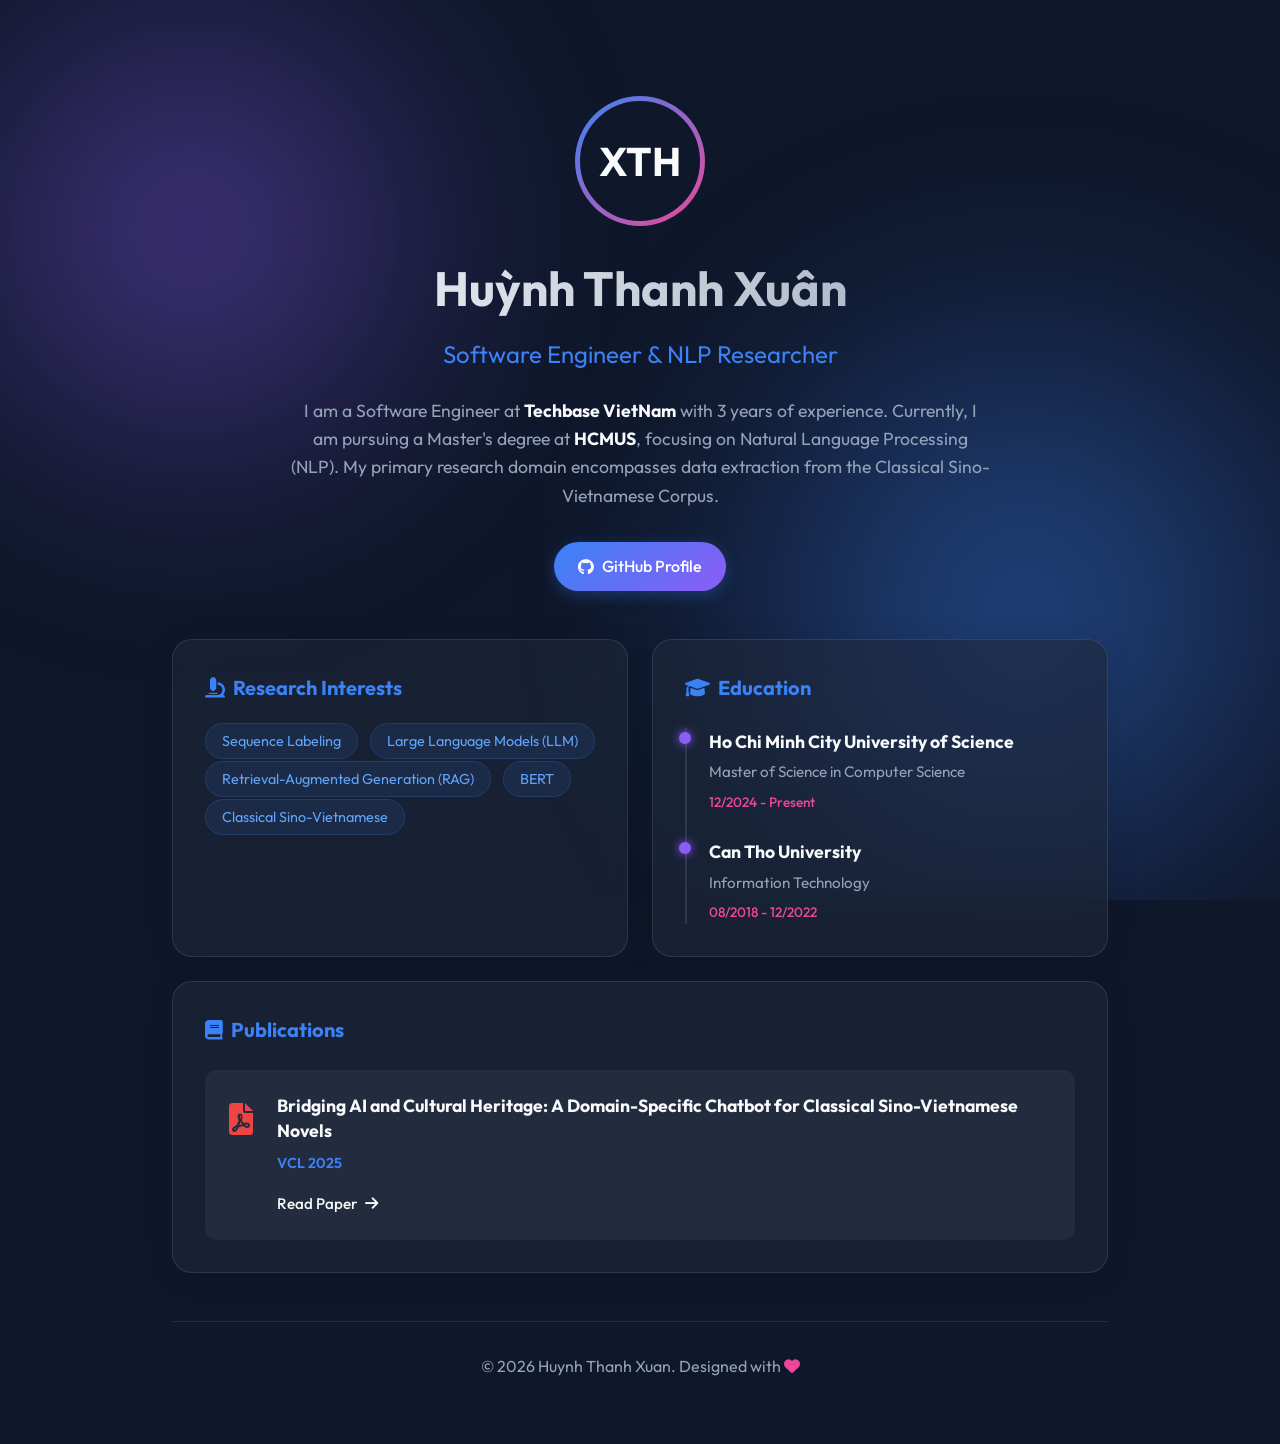
==== index.html @ 0aacb77c "feat: init" ====
<!DOCTYPE html>
<html lang="en">
<head>
    <meta charset="UTF-8">
    <meta name="viewport" content="width=device-width, initial-scale=1.0">
    <title>Xuan Thanh Huynh - Software Engineer & NLP Researcher</title>
    <meta name="description" content="Personal portfolio of Xuan Thanh Huynh, Software Engineer at Techbase VietNam and NLP Researcher at HCMUS.">
    <link rel="stylesheet" href="style.css">
    <link rel="preconnect" href="https://fonts.googleapis.com">
    <link rel="preconnect" href="https://fonts.gstatic.com" crossorigin>
    <link href="https://fonts.googleapis.com/css2?family=Outfit:wght@300;400;500;600;700&display=swap" rel="stylesheet">
    <link href="https://cdnjs.cloudflare.com/ajax/libs/font-awesome/6.0.0/css/all.min.css" rel="stylesheet">
</head>
<body>
    <div class="background-effects">
        <div class="blob-1"></div>
        <div class="blob-2"></div>
    </div>
    
    <main class="container">
        <header class="hero-section" id="hero">
            <div class="profile-container">
                <div class="profile-image-placeholder">
                    <span>XTH</span>
                </div>
            </div>
            <h1 class="name">Huỳnh Thanh Xuân</h1>
            <h2 class="title">Software Engineer & NLP Researcher</h2>
            <p class="bio">
                I am a Software Engineer at <strong>Techbase VietNam</strong> with 3 years of experience. 
                Currently, I am pursuing a Master's degree at <strong>HCMUS</strong>, focusing on Natural Language Processing (NLP). 
                My primary research domain encompasses data extraction from the Classical Sino-Vietnamese Corpus.
            </p>
            <div class="contact-links">
                <a href="https://github.com/thanhxuan217" target="_blank" class="btn primary"><i class="fab fa-github"></i> GitHub Profile</a>
            </div>
        </header>

        <section class="info-section grid-layout" id="details">
            <div class="card glassmorphism" id="research">
                <h3><i class="fas fa-microscope"></i> Research Interests</h3>
                <ul class="tag-list">
                    <li><span class="tag">Sequence Labeling</span></li>
                    <li><span class="tag">Large Language Models (LLM)</span></li>
                    <li><span class="tag">Retrieval-Augmented Generation (RAG)</span></li>
                    <li><span class="tag">BERT</span></li>
                    <li><span class="tag">Classical Sino-Vietnamese</span></li>
                </ul>
            </div>

            <div class="card glassmorphism" id="education">
                <h3><i class="fas fa-graduation-cap"></i> Education</h3>
                <div class="timeline">
                    <div class="timeline-item">
                        <div class="timeline-dot"></div>
                        <div class="timeline-content">
                            <h4>Ho Chi Minh City University of Science</h4>
                            <p class="degree">Master of Science in Computer Science</p>
                            <span class="date">12/2024 - Present</span>
                        </div>
                    </div>
                    <div class="timeline-item">
                        <div class="timeline-dot"></div>
                        <div class="timeline-content">
                            <h4>Can Tho University</h4>
                            <p class="degree">Information Technology</p>
                            <span class="date">08/2018 - 12/2022</span>
                        </div>
                    </div>
                </div>
            </div>

            <div class="card glassmorphism full-width" id="publications">
                <h3><i class="fas fa-book"></i> Publications</h3>
                <div class="publication-item">
                    <div class="pub-icon">
                        <i class="fas fa-file-pdf"></i>
                    </div>
                    <div class="pub-details">
                        <h4>Bridging AI and Cultural Heritage: A Domain-Specific Chatbot for Classical Sino-Vietnamese Novels</h4>
                        <p class="conference">VCL 2025</p>
                        <a href="https://vcl.huflit.edu.vn/event/3/attachments/11/26/Ky%20yeu%20HT%20VCL2025.pdf" target="_blank" class="pub-link">
                            Read Paper <i class="fas fa-arrow-right"></i>
                        </a>
                    </div>
                </div>
            </div>
        </section>
        
        <footer>
            <p>&copy; 2026 Huynh Thanh Xuan. Designed with <i class="fas fa-heart"></i></p>
        </footer>
    </main>
</body>
</html>
---- style.css ----
:root {
    --bg-color: #0f172a;
    --text-primary: #f8fafc;
    --text-secondary: #94a3b8;
    --accent-1: #3b82f6;
    --accent-2: #8b5cf6;
    --accent-3: #ec4899;
    --card-bg: rgba(30, 41, 59, 0.6);
    --border-color: rgba(255, 255, 255, 0.1);
    --hover-bg: rgba(255, 255, 255, 0.05);
}

* {
    margin: 0;
    padding: 0;
    box-sizing: border-box;
    font-family: 'Outfit', sans-serif;
}

body {
    background-color: var(--bg-color);
    color: var(--text-primary);
    line-height: 1.6;
    min-height: 100vh;
    overflow-x: hidden;
    position: relative;
}

/* Background Effects */
.background-effects {
    position: fixed;
    top: 0;
    left: 0;
    width: 100vw;
    height: 100vh;
    z-index: -1;
    overflow: hidden;
}

.blob-1, .blob-2 {
    position: absolute;
    border-radius: 50%;
    filter: blur(100px);
    opacity: 0.5;
    animation: float 20s infinite ease-in-out;
}

.blob-1 {
    top: -10%;
    left: -10%;
    width: 50vw;
    height: 50vw;
    background: radial-gradient(circle, var(--accent-2), transparent 70%);
}

.blob-2 {
    bottom: -10%;
    right: -10%;
    width: 60vw;
    height: 60vw;
    background: radial-gradient(circle, var(--accent-1), transparent 70%);
    animation-delay: -5s;
    animation-direction: reverse;
}

@keyframes float {
    0%, 100% { transform: translate(0, 0) scale(1); }
    33% { transform: translate(5%, 10%) scale(1.1); }
    66% { transform: translate(-5%, 5%) scale(0.9); }
}

.container {
    max-width: 1000px;
    margin: 0 auto;
    padding: 2rem;
}

/* Hero Section */
.hero-section {
    text-align: center;
    padding: 4rem 0 3rem;
    animation: fadeIn 1s ease-out forwards;
}

@keyframes fadeIn {
    from { opacity: 0; transform: translateY(20px); }
    to { opacity: 1; transform: translateY(0); }
}

.profile-container {
    display: inline-block;
    padding: 5px;
    border-radius: 50%;
    background: linear-gradient(135deg, var(--accent-1), var(--accent-3));
    margin-bottom: 1.5rem;
}

.profile-image-placeholder {
    width: 120px;
    height: 120px;
    background-color: var(--bg-color);
    border-radius: 50%;
    display: flex;
    align-items: center;
    justify-content: center;
    font-size: 2.5rem;
    font-weight: 700;
    color: var(--text-primary);
    border: 4px solid var(--bg-color);
}

.name {
    font-size: 3rem;
    font-weight: 700;
    margin-bottom: 0.5rem;
    background: linear-gradient(to right, #fff, var(--text-secondary));
    -webkit-background-clip: text;
    -webkit-text-fill-color: transparent;
}

.title {
    font-size: 1.5rem;
    font-weight: 400;
    color: var(--accent-1);
    margin-bottom: 1.5rem;
}

.bio {
    max-width: 700px;
    margin: 0 auto 2rem;
    color: var(--text-secondary);
    font-size: 1.1rem;
}

.bio strong {
    color: var(--text-primary);
}

/* Buttons */
.contact-links {
    display: flex;
    gap: 1rem;
    justify-content: center;
}

.btn {
    display: inline-flex;
    align-items: center;
    gap: 0.5rem;
    padding: 0.75rem 1.5rem;
    border-radius: 50px;
    font-weight: 500;
    text-decoration: none;
    transition: all 0.3s ease;
}

.btn.primary {
    background: linear-gradient(135deg, var(--accent-1), var(--accent-2));
    color: white;
    box-shadow: 0 4px 15px rgba(59, 130, 246, 0.3);
}

.btn.primary:hover {
    transform: translateY(-2px);
    box-shadow: 0 6px 20px rgba(59, 130, 246, 0.5);
}

.btn.secondary {
    background: rgba(255, 255, 255, 0.1);
    color: var(--text-primary);
    backdrop-filter: blur(10px);
    border: 1px solid var(--border-color);
}

.btn.secondary:hover {
    background: rgba(255, 255, 255, 0.2);
    transform: translateY(-2px);
}

/* Grid Layout */
.grid-layout {
    display: grid;
    grid-template-columns: repeat(2, 1fr);
    gap: 1.5rem;
    margin-bottom: 3rem;
}

.card.full-width {
    grid-column: 1 / -1;
}

/* Glassmorphism Cards */
.glassmorphism {
    background: var(--card-bg);
    backdrop-filter: blur(16px);
    -webkit-backdrop-filter: blur(16px);
    border: 1px solid var(--border-color);
    border-radius: 20px;
    padding: 2rem;
    box-shadow: 0 4px 30px rgba(0, 0, 0, 0.1);
    transition: transform 0.3s ease, border-color 0.3s ease;
    animation: fadeIn 1s ease-out forwards;
    animation-delay: 0.2s;
    opacity: 0;
}

.glassmorphism:hover {
    transform: translateY(-5px);
    border-color: rgba(255, 255, 255, 0.2);
}

.card h3 {
    font-size: 1.25rem;
    margin-bottom: 1.5rem;
    display: flex;
    align-items: center;
    gap: 0.5rem;
    color: var(--accent-1);
}

/* Tags */
.tag-list {
    list-style: none;
    display: flex;
    flex-wrap: wrap;
    gap: 0.75rem;
}

.tag {
    background: rgba(59, 130, 246, 0.1);
    color: #60a5fa;
    padding: 0.5rem 1rem;
    border-radius: 50px;
    font-size: 0.9rem;
    border: 1px solid rgba(59, 130, 246, 0.2);
    transition: all 0.3s ease;
}

.tag:hover {
    background: rgba(59, 130, 246, 0.2);
    transform: scale(1.05);
}

/* Timeline */
.timeline {
    position: relative;
    padding-left: 1.5rem;
}

.timeline::before {
    content: '';
    position: absolute;
    left: 0;
    top: 0;
    height: 100%;
    width: 2px;
    background: var(--border-color);
}

.timeline-item {
    position: relative;
    margin-bottom: 1.5rem;
}

.timeline-item:last-child {
    margin-bottom: 0;
}

.timeline-dot {
    position: absolute;
    left: -1.5rem;
    top: 0.25rem;
    width: 12px;
    height: 12px;
    border-radius: 50%;
    background: var(--accent-2);
    transform: translateX(-50%);
    box-shadow: 0 0 10px var(--accent-2);
}

.timeline-content h4 {
    font-size: 1.1rem;
    margin-bottom: 0.25rem;
}

.timeline-content .degree {
    color: var(--text-secondary);
    font-size: 0.95rem;
    margin-bottom: 0.25rem;
}

.timeline-content .date {
    font-size: 0.85rem;
    color: var(--accent-3);
    font-weight: 500;
}

/* Publications */
.publication-item {
    display: flex;
    gap: 1.5rem;
    background: var(--hover-bg);
    padding: 1.5rem;
    border-radius: 12px;
    transition: background 0.3s ease;
}

.publication-item:hover {
    background: rgba(255, 255, 255, 0.08);
}

.pub-icon {
    font-size: 2rem;
    color: #ef4444;
}

.pub-details h4 {
    font-size: 1.1rem;
    margin-bottom: 0.5rem;
    line-height: 1.4;
}

.pub-details .conference {
    color: var(--accent-1);
    font-size: 0.9rem;
    font-weight: 600;
    margin-bottom: 1rem;
}

.pub-link {
    display: inline-flex;
    align-items: center;
    gap: 0.5rem;
    color: var(--text-primary);
    text-decoration: none;
    font-size: 0.95rem;
    font-weight: 500;
    transition: color 0.3s ease;
}

.pub-link:hover {
    color: var(--accent-1);
}

.pub-link i {
    transition: transform 0.3s ease;
}

.pub-link:hover i {
    transform: translateX(5px);
}

/* Footer */
footer {
    text-align: center;
    padding: 2rem 0;
    color: var(--text-secondary);
    border-top: 1px solid var(--border-color);
}

footer i {
    color: var(--accent-3);
}

/* Responsive */
@media (max-width: 768px) {
    .grid-layout {
        grid-template-columns: 1fr;
    }
    
    .name {
        font-size: 2.2rem;
    }
    
    .contact-links {
        flex-direction: column;
        align-items: center;
    }
    
    .btn {
        width: 100%;
        justify-content: center;
    }
    
    .publication-item {
        flex-direction: column;
        gap: 1rem;
    }
}
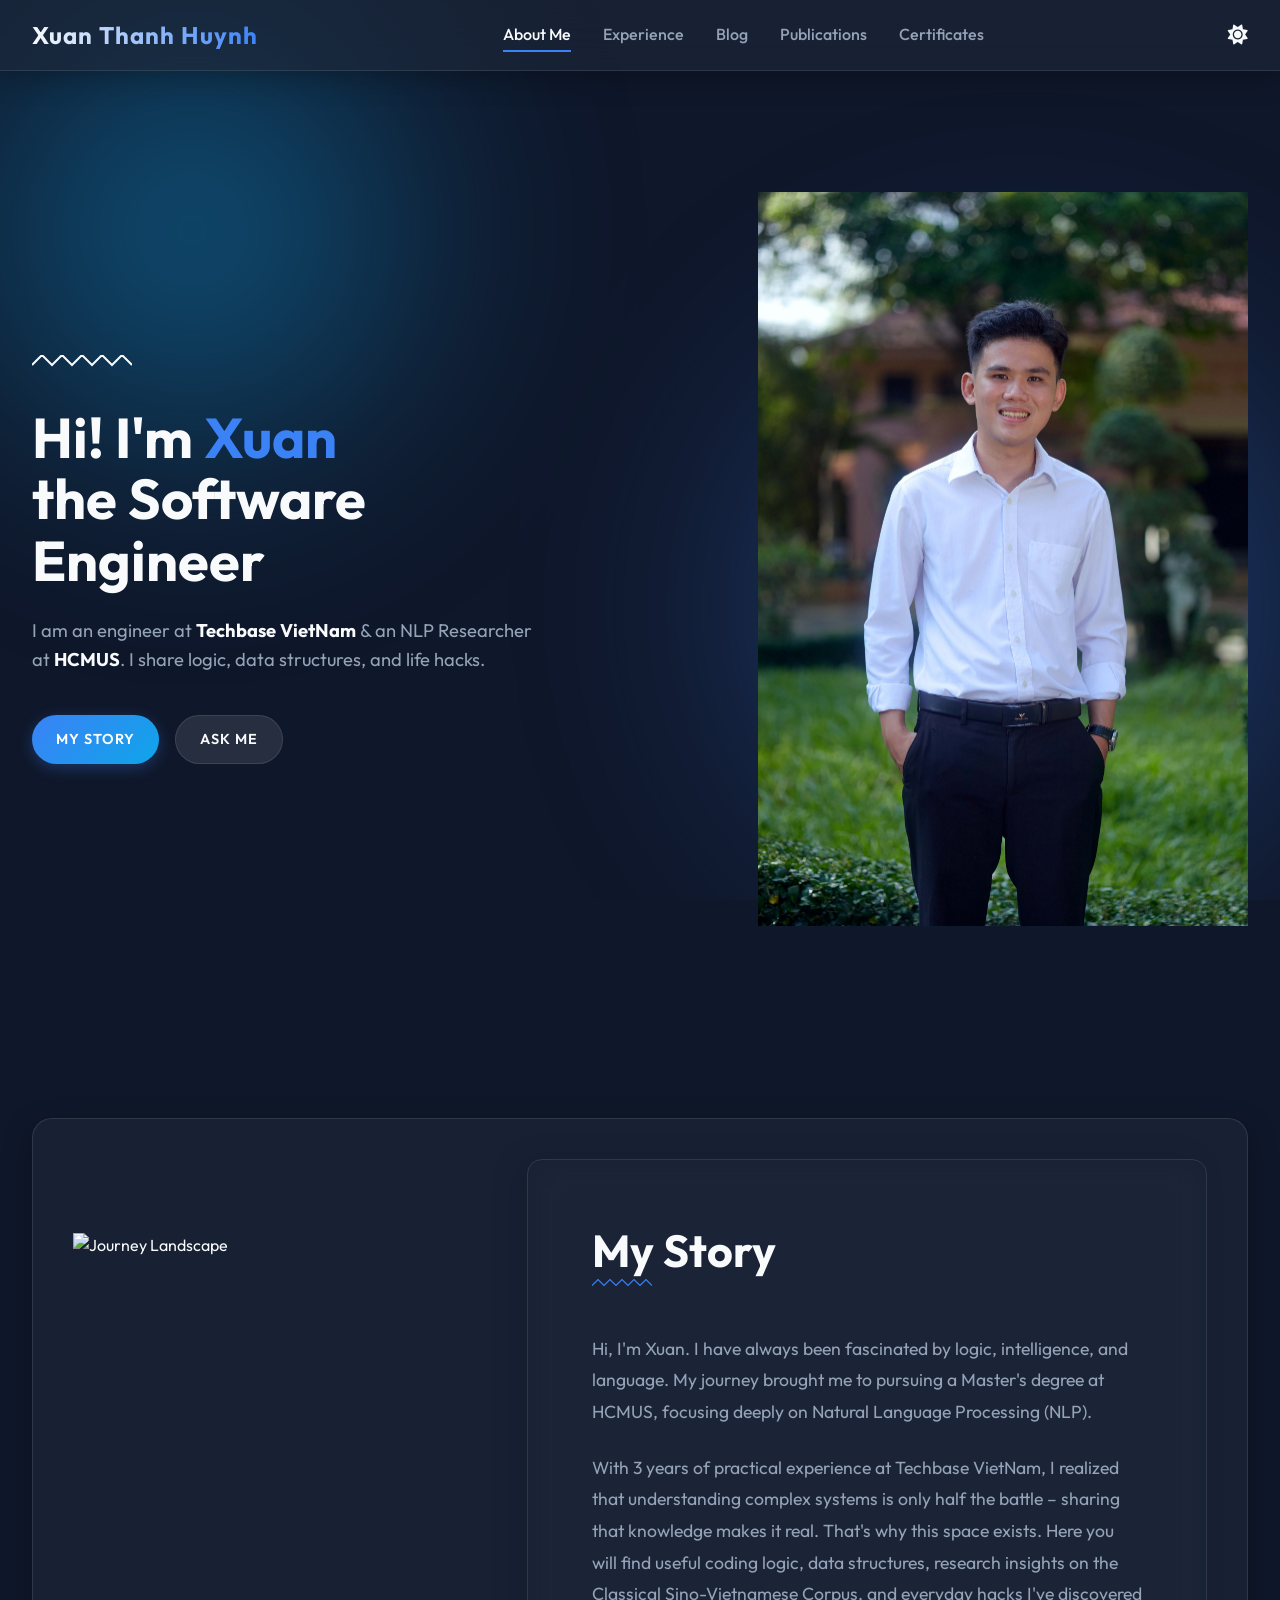
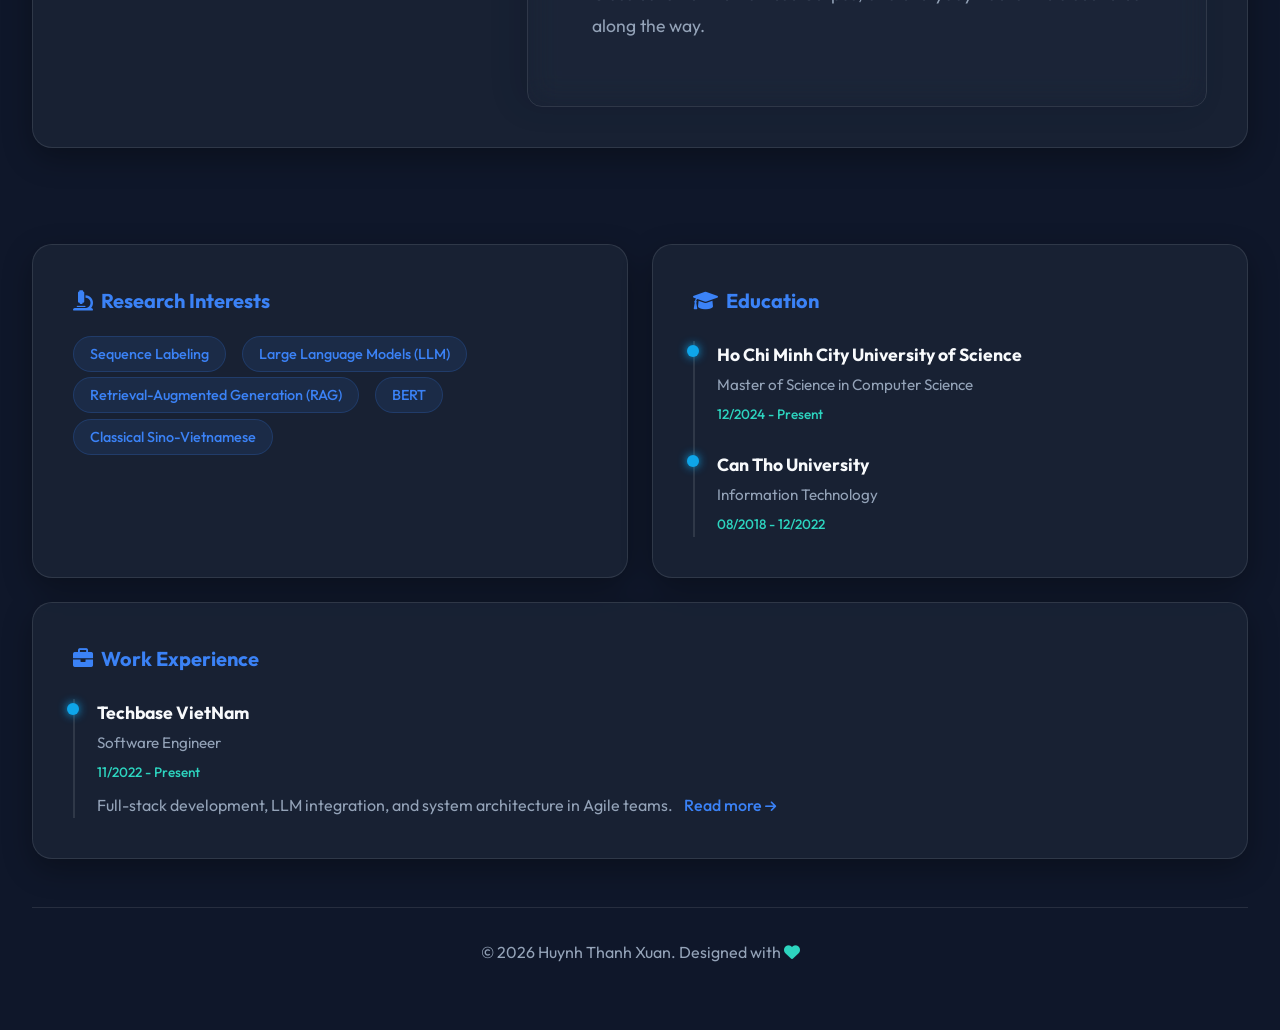
==== commit efe7a865: "feat: update home page" ====
--- a/index.html
+++ b/index.html
@@ -1,95 +1,395 @@
 <!DOCTYPE html>
 <html lang="en">
+
 <head>
     <meta charset="UTF-8">
     <meta name="viewport" content="width=device-width, initial-scale=1.0">
     <title>Xuan Thanh Huynh - Software Engineer & NLP Researcher</title>
-    <meta name="description" content="Personal portfolio of Xuan Thanh Huynh, Software Engineer at Techbase VietNam and NLP Researcher at HCMUS.">
+    <meta name="description"
+        content="Personal portfolio of Xuan Thanh Huynh, Software Engineer at Techbase VietNam and NLP Researcher at HCMUS.">
     <link rel="stylesheet" href="style.css">
     <link rel="preconnect" href="https://fonts.googleapis.com">
     <link rel="preconnect" href="https://fonts.gstatic.com" crossorigin>
     <link href="https://fonts.googleapis.com/css2?family=Outfit:wght@300;400;500;600;700&display=swap" rel="stylesheet">
     <link href="https://cdnjs.cloudflare.com/ajax/libs/font-awesome/6.0.0/css/all.min.css" rel="stylesheet">
 </head>
+
 <body>
+    <!-- Top Navigation Menu -->
+    <nav class="top-menu">
+        <div class="nav-container">
+            <div class="brand">
+                <span class="brand-text">Xuan Thanh Huynh</span>
+            </div>
+            <ul class="nav-links">
+                <li><a href="#about" class="nav-link active" data-target="about">About Me</a></li>
+                <li><a href="#experience" class="nav-link" data-target="experience">Experience</a></li>
+                <li><a href="#blog" class="nav-link" data-target="blog">Blog</a></li>
+                <li><a href="#publications" class="nav-link" data-target="publications">Publications</a></li>
+                <li><a href="#certificates" class="nav-link" data-target="certificates">Certificates</a></li>
+            </ul>
+            <div class="nav-actions">
+                <div class="visitor-counter" title="Total Visitors">
+                    <i class="fas fa-eye"></i>
+                    <span id="visitor-count">...</span>
+                </div>
+                <!-- Theme Toggle -->
+                <button class="theme-toggle-nav" id="theme-toggle" aria-label="Toggle dark/light theme">
+                    <i class="fas fa-sun" id="theme-icon"></i>
+                </button>
+            </div>
+        </div>
+    </nav>
+
     <div class="background-effects">
         <div class="blob-1"></div>
         <div class="blob-2"></div>
     </div>
-    
+
     <main class="container">
-        <header class="hero-section" id="hero">
-            <div class="profile-container">
-                <div class="profile-image-placeholder">
-                    <span>XTH</span>
-                </div>
-            </div>
-            <h1 class="name">Huỳnh Thanh Xuân</h1>
-            <h2 class="title">Software Engineer & NLP Researcher</h2>
-            <p class="bio">
-                I am a Software Engineer at <strong>Techbase VietNam</strong> with 3 years of experience. 
-                Currently, I am pursuing a Master's degree at <strong>HCMUS</strong>, focusing on Natural Language Processing (NLP). 
-                My primary research domain encompasses data extraction from the Classical Sino-Vietnamese Corpus.
-            </p>
-            <div class="contact-links">
-                <a href="https://github.com/thanhxuan217" target="_blank" class="btn primary"><i class="fab fa-github"></i> GitHub Profile</a>
-            </div>
-        </header>
-
-        <section class="info-section grid-layout" id="details">
-            <div class="card glassmorphism" id="research">
-                <h3><i class="fas fa-microscope"></i> Research Interests</h3>
-                <ul class="tag-list">
-                    <li><span class="tag">Sequence Labeling</span></li>
-                    <li><span class="tag">Large Language Models (LLM)</span></li>
-                    <li><span class="tag">Retrieval-Augmented Generation (RAG)</span></li>
-                    <li><span class="tag">BERT</span></li>
-                    <li><span class="tag">Classical Sino-Vietnamese</span></li>
-                </ul>
-            </div>
-
-            <div class="card glassmorphism" id="education">
-                <h3><i class="fas fa-graduation-cap"></i> Education</h3>
-                <div class="timeline">
-                    <div class="timeline-item">
-                        <div class="timeline-dot"></div>
-                        <div class="timeline-content">
-                            <h4>Ho Chi Minh City University of Science</h4>
-                            <p class="degree">Master of Science in Computer Science</p>
-                            <span class="date">12/2024 - Present</span>
-                        </div>
-                    </div>
-                    <div class="timeline-item">
-                        <div class="timeline-dot"></div>
-                        <div class="timeline-content">
-                            <h4>Can Tho University</h4>
-                            <p class="degree">Information Technology</p>
-                            <span class="date">08/2018 - 12/2022</span>
-                        </div>
-                    </div>
-                </div>
-            </div>
-
-            <div class="card glassmorphism full-width" id="publications">
-                <h3><i class="fas fa-book"></i> Publications</h3>
-                <div class="publication-item">
-                    <div class="pub-icon">
-                        <i class="fas fa-file-pdf"></i>
-                    </div>
-                    <div class="pub-details">
-                        <h4>Bridging AI and Cultural Heritage: A Domain-Specific Chatbot for Classical Sino-Vietnamese Novels</h4>
-                        <p class="conference">VCL 2025</p>
-                        <a href="https://vcl.huflit.edu.vn/event/3/attachments/11/26/Ky%20yeu%20HT%20VCL2025.pdf" target="_blank" class="pub-link">
-                            Read Paper <i class="fas fa-arrow-right"></i>
-                        </a>
-                    </div>
-                </div>
-            </div>
-        </section>
-        
+
+        <!-- Tab: About Me -->
+        <div id="about" class="tab-content active">
+            <header class="hero-section" id="hero">
+                <div class="hero-content">
+                    <svg class="hero-decoration" width="100" height="20" viewBox="0 0 100 20"
+                        xmlns="http://www.w3.org/2000/svg">
+                        <path d="M0 10 L10 0 L20 10 L30 0 L40 10 L50 0 L60 10 L70 0 L80 10 L90 0 L100 10"
+                            stroke="var(--text-primary)" stroke-width="2" fill="none" class="zigzag-path" />
+                    </svg>
+
+                    <h1 class="hero-title">
+                        Hi! I'm <span class="highlight-name">Xuan</span><br>
+                        the Software Engineer
+                    </h1>
+
+                    <p class="hero-bio">
+                        I am an engineer at <strong>Techbase VietNam</strong> &amp; an NLP Researcher at
+                        <strong>HCMUS</strong>.
+                        I share logic, data structures, and life hacks.
+                    </p>
+
+                    <div class="hero-buttons">
+                        <a href="#my-story" class="btn primary"
+                            onclick="document.getElementById('my-story').scrollIntoView({behavior: 'smooth'})">MY
+                            STORY</a>
+                        <a href="mailto:thanhxuan217@example.com" class="btn secondary">ASK ME</a>
+                    </div>
+                </div>
+
+                <div class="hero-image-wrapper">
+                    <img src="avt.jpg" alt="Huynh Thanh Xuan" class="hero-main-image">
+                </div>
+            </header>
+
+            <!-- My Story Section -->
+            <section class="story-section" id="my-story">
+                <div class="story-container glassmorphism">
+                    <div class="story-image">
+                        <img src="https://picsum.photos/id/1015/800/600" alt="Journey Landscape" class="journey-photo">
+                    </div>
+                    <div class="story-text">
+                        <h2 class="section-title">My Story</h2>
+                        <svg class="hero-decoration" width="60" height="15" viewBox="0 0 100 20"
+                            xmlns="http://www.w3.org/2000/svg">
+                            <path d="M0 10 L10 0 L20 10 L30 0 L40 10 L50 0 L60 10 L70 0 L80 10 L90 0 L100 10"
+                                stroke="var(--accent-1)" stroke-width="2" fill="none" class="zigzag-path" />
+                        </svg>
+                        <p>
+                            Hi, I'm Xuan. I have always been fascinated by logic, intelligence, and language. My journey
+                            brought me to pursuing a Master's degree at HCMUS, focusing deeply on Natural Language
+                            Processing (NLP).
+                        </p>
+                        <p>
+                            With 3 years of practical experience at Techbase VietNam, I realized that understanding
+                            complex systems is only half the battle – sharing that knowledge makes it real. That's why
+                            this space exists. Here you will find useful coding logic, data structures, research
+                            insights on the Classical Sino-Vietnamese Corpus, and everyday hacks I've discovered along
+                            the way.
+                        </p>
+                    </div>
+                </div>
+            </section>
+
+            <section class="info-section grid-layout" id="details">
+                <div class="card glassmorphism" id="research">
+                    <h3><i class="fas fa-microscope"></i> Research Interests</h3>
+                    <ul class="tag-list">
+                        <li><span class="tag">Sequence Labeling</span></li>
+                        <li><span class="tag">Large Language Models (LLM)</span></li>
+                        <li><span class="tag">Retrieval-Augmented Generation (RAG)</span></li>
+                        <li><span class="tag">BERT</span></li>
+                        <li><span class="tag">Classical Sino-Vietnamese</span></li>
+                    </ul>
+                </div>
+
+                <div class="card glassmorphism" id="education">
+                    <h3><i class="fas fa-graduation-cap"></i> Education</h3>
+                    <div class="timeline">
+                        <div class="timeline-item">
+                            <div class="timeline-dot"></div>
+                            <div class="timeline-content">
+                                <h4>Ho Chi Minh City University of Science</h4>
+                                <p class="degree">Master of Science in Computer Science</p>
+                                <span class="date">12/2024 - Present</span>
+                            </div>
+                        </div>
+                        <div class="timeline-item">
+                            <div class="timeline-dot"></div>
+                            <div class="timeline-content">
+                                <h4>Can Tho University</h4>
+                                <p class="degree">Information Technology</p>
+                                <span class="date">08/2018 - 12/2022</span>
+                            </div>
+                        </div>
+                    </div>
+                </div>
+
+                <div class="card glassmorphism full-width" id="brief-experience">
+                    <h3><i class="fas fa-briefcase"></i> Work Experience</h3>
+                    <div class="timeline">
+                        <div class="timeline-item">
+                            <div class="timeline-dot"></div>
+                            <div class="timeline-content">
+                                <h4>Techbase VietNam</h4>
+                                <p class="degree">Software Engineer</p>
+                                <span class="date">11/2022 - Present</span>
+                                <p style="margin-top: 0.5rem; color: var(--text-secondary);">
+                                    Full-stack development, LLM integration, and system architecture in Agile teams.
+                                    <a href="#experience"
+                                        onclick="document.querySelector('[data-target=\'experience\']').click(); document.getElementById('experience').scrollIntoView({behavior: 'smooth'})"
+                                        style="color: var(--accent-1); text-decoration: none; font-weight: 500; margin-left: 0.5rem;">Read
+                                        more <i class="fas fa-arrow-right" style="font-size: 0.8rem;"></i></a>
+                                </p>
+                            </div>
+                        </div>
+                    </div>
+                </div>
+            </section>
+        </div> <!-- End About Me Tab -->
+
+        <!-- Tab: Experience -->
+        <div id="experience" class="tab-content">
+            <section class="info-section">
+                <div class="card glassmorphism full-width">
+                    <h3><i class="fas fa-laptop-code"></i> Professional Experience</h3>
+                    <p class="bio" style="margin-bottom: 2rem;">My journey and contributions as a Software Engineer.</p>
+
+                    <div class="timeline">
+                        <div class="timeline-item">
+                            <div class="timeline-dot"></div>
+                            <div class="timeline-content">
+                                <h4>Techbase VietNam</h4>
+                                <p class="degree">Software Engineer</p>
+                                <span class="date">11/2022 - Present</span>
+                                <ul
+                                    style="margin-top: 1rem; padding-left: 1.2rem; color: var(--text-secondary); line-height: 1.8;">
+                                    <li>Worked in Agile Scrum teams, actively participating in sprint planning, daily
+                                        stand-ups, backlog refinement, and sprint reviews.</li>
+                                    <li>Designed and developed backend services using Java (Spring Boot) and Node.js in
+                                        a microservices-based architecture.</li>
+                                    <li>Built and maintained RESTful APIs and integrated distributed services.</li>
+                                    <li>Highly proficient in frontend development with Vue.js and Nuxt.js, building
+                                        scalable and maintainable user interfaces.</li>
+                                    <li>Applied Unit Testing and E2E testing (Playwright) to ensure code quality and
+                                        system reliability.</li>
+                                    <li>Implemented event-driven and real-time communication using Apache Pulsar and
+                                        WebSocket.</li>
+                                    <li>Containerized applications with Docker and deployed services on Kubernetes,
+                                        supporting scalable deployments.</li>
+                                    <li>Built and maintained CI/CD pipelines using Screwdriver.</li>
+                                    <li>Collaborated effectively in cross-functional teams, following Japanese Ho-Ren-So
+                                        working culture (Report &ndash; Inform &ndash; Consult).</li>
+                                    <li>Proficient in Prompt Engineering for LLM-based applications and development
+                                        workflows.</li>
+                                    <li>Highly proficient in using GitHub Copilot and Claude Code to enhance
+                                        productivity and code quality.</li>
+                                    <li>Appointed as Upper Reviewer, responsible for code quality review, architectural
+                                        consistency, and engineering standards.</li>
+                                    <li>Conducted internal research and knowledge sharing on LLM trends, contributing to
+                                        improved development efficiency and productivity.</li>
+                                </ul>
+                            </div>
+                        </div>
+                    </div>
+                </div>
+            </section>
+        </div> <!-- End Experience Tab -->
+
+        <!-- Tab: Blog -->
+        <div id="blog" class="tab-content">
+            <section class="info-section blog-section">
+                <!-- Section Header -->
+                <div class="section-header text-center">
+                    <svg class="hero-decoration center-svg" width="100" height="20" viewBox="0 0 100 20"
+                        xmlns="http://www.w3.org/2000/svg">
+                        <path d="M0 10 L10 0 L20 10 L30 0 L40 10 L50 0 L60 10 L70 0 L80 10 L90 0 L100 10"
+                            stroke="var(--text-primary)" stroke-width="2" fill="none" class="zigzag-path" />
+                    </svg>
+                    <h2 class="section-title">Useful Tips for Independent Tourists</h2>
+                </div>
+
+                <!-- Blog Grid -->
+                <div class="blog-grid">
+                    <!-- Article 1 -->
+                    <article class="blog-card glassmorphism">
+                        <div class="blog-image-container">
+                            <img src="https://picsum.photos/id/1018/600/400" alt="Vienna Landscape" class="blog-image">
+                        </div>
+                        <div class="blog-content">
+                            <span class="blog-date">17 Dec 2026</span>
+                            <h3 class="blog-title">Vienna, the Emperor's Pearl</h3>
+                            <p class="blog-excerpt">Vienna is the largest cultural and historical center of Europe. The
+                                city impresses with its history, original architecture, magnif...</p>
+                        </div>
+                    </article>
+
+                    <!-- Article 2 -->
+                    <article class="blog-card glassmorphism">
+                        <div class="blog-image-container">
+                            <img src="https://picsum.photos/id/1036/600/400" alt="Mountain Landscape"
+                                class="blog-image">
+                        </div>
+                        <div class="blog-content">
+                            <span class="blog-date">24 Oct 2026</span>
+                            <h3 class="blog-title">Look at Dolomites in Winter</h3>
+                            <p class="blog-excerpt">You might not know that, but Dolomites are perfect for skiing in
+                                winter. Especially for those who don't have enough practice, like...</p>
+                        </div>
+                    </article>
+
+                    <!-- Article 3 -->
+                    <article class="blog-card glassmorphism">
+                        <div class="blog-image-container">
+                            <img src="https://picsum.photos/id/1040/600/400" alt="Amsterdam Landscape"
+                                class="blog-image">
+                        </div>
+                        <div class="blog-content">
+                            <span class="blog-date">16 Oct 2026</span>
+                            <h3 class="blog-title">Low-cost Amsterdam Tips</h3>
+                            <p class="blog-excerpt">Amsterdam is considered to be an expensive city even for wealthy
+                                tourists. A room in a 3-star hotel costs approximately $150. So, ...</p>
+                        </div>
+                    </article>
+                </div>
+            </section>
+        </div> <!-- End Blog Tab -->
+
+        <!-- Tab: Publications -->
+        <div id="publications" class="tab-content">
+            <section class="info-section">
+                <div class="card glassmorphism full-width">
+                    <h3><i class="fas fa-book-open"></i> Publications & Research</h3>
+                    <p class="bio">Exploring the intersection of NLP and Classical Texts.</p>
+                    <div class="publication-item" style="margin-top: 2rem;">
+                        <div class="pub-icon">
+                            <i class="fas fa-file-pdf"></i>
+                        </div>
+                        <div class="pub-details">
+                            <h4>Bridging AI and Cultural Heritage: A Domain-Specific Chatbot for Classical
+                                Sino-Vietnamese Novels</h4>
+                            <p class="conference">VCL 2025</p>
+                            <a href="https://vcl.huflit.edu.vn/event/3/attachments/11/26/Ky%20yeu%20HT%20VCL2025.pdf"
+                                target="_blank" class="pub-link">
+                                Read Paper <i class="fas fa-arrow-right"></i>
+                            </a>
+                        </div>
+                    </div>
+                </div>
+            </section>
+        </div> <!-- End Publications Tab -->
+
+        <!-- Tab: Certificates -->
+        <div id="certificates" class="tab-content">
+            <section class="info-section">
+                <div class="card glassmorphism full-width text-center">
+                    <h3><i class="fas fa-certificate"></i> Certifications</h3>
+                    <p class="bio">A showcase of my professional certifications and achievements.</p>
+                    <div class="coming-soon">
+                        <i class="fas fa-medal fa-3x text-accent"
+                            style="margin: 2rem 0; color: var(--accent-2); opacity: 0.5;"></i>
+                        <p>Coming Soon</p>
+                    </div>
+                </div>
+            </section>
+        </div> <!-- End Certificates Tab -->
+
         <footer>
             <p>&copy; 2026 Huynh Thanh Xuan. Designed with <i class="fas fa-heart"></i></p>
         </footer>
     </main>
+
+    <script>
+        // Tab switching logic
+        const navLinks = document.querySelectorAll('.nav-link');
+        const tabContents = document.querySelectorAll('.tab-content');
+
+        navLinks.forEach(link => {
+            link.addEventListener('click', (e) => {
+                e.preventDefault();
+                const targetId = link.getAttribute('data-target');
+
+                // Remove active classes
+                navLinks.forEach(nav => nav.classList.remove('active'));
+                tabContents.forEach(tab => tab.classList.remove('active'));
+
+                // Add active class to clicked link and corresponding tab
+                link.classList.add('active');
+                document.getElementById(targetId).classList.add('active');
+            });
+        });
+
+        // Theme toggling logic
+        const themeToggleBtn = document.getElementById('theme-toggle');
+        const themeIcon = document.getElementById('theme-icon');
+        const body = document.body;
+
+        // Check local storage for theme preference
+        const savedTheme = localStorage.getItem('theme');
+        if (savedTheme === 'light') {
+            body.classList.add('light-theme');
+            themeIcon.classList.replace('fa-sun', 'fa-moon');
+        }
+
+        themeToggleBtn.addEventListener('click', () => {
+            body.classList.toggle('light-theme');
+
+            // Switch icon and save preference
+            if (body.classList.contains('light-theme')) {
+                themeIcon.classList.replace('fa-sun', 'fa-moon');
+                localStorage.setItem('theme', 'light');
+            } else {
+                themeIcon.classList.replace('fa-moon', 'fa-sun');
+                localStorage.setItem('theme', 'dark');
+            }
+        });
+
+        // Fetch visitor count using a reliable JSON API (CounterAPI)
+        async function fetchVisitorCount() {
+            try {
+                // namespace: thanhxuan217, key: portfolio
+                const apiUrl = "https://api.counterapi.dev/v1/thanhxuan217/portfolio/up";
+
+                const response = await fetch(apiUrl);
+                if (!response.ok) {
+                    throw new Error(`HTTP error! status: ${response.status}`);
+                }
+                const data = await response.json();
+
+                if (data && data.count) {
+                    document.getElementById("visitor-count").textContent = data.count;
+                } else {
+                    throw new Error("Invalid format from API");
+                }
+            } catch (error) {
+                console.error("Error fetching visitor count:", error);
+                document.getElementById("visitor-count").parentElement.style.display = 'none'; // Hide if failed
+            }
+        }
+
+        // Call the function when page loads
+        document.addEventListener('DOMContentLoaded', fetchVisitorCount);
+    </script>
 </body>
-</html>
+
+</html>
--- a/style.css
+++ b/style.css
@@ -3,11 +3,25 @@
     --text-primary: #f8fafc;
     --text-secondary: #94a3b8;
     --accent-1: #3b82f6;
-    --accent-2: #8b5cf6;
-    --accent-3: #ec4899;
+    --accent-2: #0ea5e9;
+    --accent-3: #2dd4bf;
     --card-bg: rgba(30, 41, 59, 0.6);
     --border-color: rgba(255, 255, 255, 0.1);
     --hover-bg: rgba(255, 255, 255, 0.05);
+    --shadow-color: rgba(0, 0, 0, 0.3);
+}
+
+body.light-theme {
+    --bg-color: #f0f9ff;
+    --text-primary: #0f172a;
+    --text-secondary: #475569;
+    --accent-1: #2563eb;
+    --accent-2: #0284c7;
+    --accent-3: #0d9488;
+    --card-bg: rgba(255, 255, 255, 0.7);
+    --border-color: rgba(0, 0, 0, 0.1);
+    --hover-bg: rgba(0, 0, 0, 0.05);
+    --shadow-color: rgba(0, 0, 0, 0.1);
 }
 
 * {
@@ -24,6 +38,124 @@
     min-height: 100vh;
     overflow-x: hidden;
     position: relative;
+    transition: background-color 0.4s ease, color 0.4s ease;
+}
+
+/* Theme Toggle Button (Old Floating) - Removed, using Nav Version now */
+/* Keeping this empty to overwrite the old one just in case */
+
+/* Top Navigation Menu */
+.top-menu {
+    position: fixed;
+    top: 0;
+    left: 0;
+    width: 100%;
+    background: var(--card-bg);
+    backdrop-filter: blur(20px);
+    -webkit-backdrop-filter: blur(20px);
+    border-bottom: 1px solid var(--border-color);
+    z-index: 1000;
+    box-shadow: 0 4px 30px var(--shadow-color);
+    transition: background-color 0.4s ease, border-color 0.4s ease;
+}
+
+.nav-container {
+    max-width: 1400px;
+    margin: 0 auto;
+    padding: 1rem 2rem;
+    display: flex;
+    justify-content: space-between;
+    align-items: center;
+}
+
+.brand-text {
+    font-size: 1.5rem;
+    font-weight: 700;
+    background: linear-gradient(to right, var(--text-primary), var(--accent-1));
+    -webkit-background-clip: text;
+    background-clip: text;
+    -webkit-text-fill-color: transparent;
+    letter-spacing: 1px;
+}
+
+.nav-links {
+    display: flex;
+    list-style: none;
+    gap: 2rem;
+}
+
+.nav-link {
+    text-decoration: none;
+    color: var(--text-secondary);
+    font-weight: 500;
+    font-size: 1rem;
+    padding: 0.5rem 0;
+    position: relative;
+    transition: color 0.3s ease;
+}
+
+.nav-link:hover,
+.nav-link.active {
+    color: var(--text-primary);
+}
+
+.nav-link::after {
+    content: '';
+    position: absolute;
+    bottom: 0;
+    left: 0;
+    width: 0;
+    height: 2px;
+    background: var(--accent-1);
+    transition: width 0.3s ease;
+}
+
+.nav-link:hover::after,
+.nav-link.active::after {
+    width: 100%;
+}
+
+.nav-actions {
+    display: flex;
+    align-items: center;
+    gap: 1.5rem;
+}
+
+.visitor-counter {
+    display: flex;
+    align-items: center;
+    gap: 0.5rem;
+    color: var(--text-secondary);
+    font-size: 0.9rem;
+    background: var(--hover-bg);
+    padding: 0.4rem 0.8rem;
+    border-radius: 50px;
+    border: 1px solid var(--border-color);
+}
+
+.visitor-counter img {
+    height: 20px;
+    object-fit: none;
+    object-position: right;
+    width: 28px;
+    /* Approx width of the right side with the number */
+}
+
+.theme-toggle-nav {
+    background: transparent;
+    border: none;
+    color: var(--text-primary);
+    font-size: 1.25rem;
+    cursor: pointer;
+    transition: transform 0.3s ease, color 0.3s ease;
+    display: flex;
+    align-items: center;
+    justify-content: center;
+}
+
+.theme-toggle-nav:hover {
+    transform: rotate(15deg) scale(1.1);
+    color: var(--accent-1);
 }
 
 /* Background Effects */
@@ -37,7 +169,8 @@
     overflow: hidden;
 }
 
-.blob-1, .blob-2 {
+.blob-1,
+.blob-2 {
     position: absolute;
     border-radius: 50%;
     filter: blur(100px);
@@ -64,76 +197,220 @@
 }
 
 @keyframes float {
-    0%, 100% { transform: translate(0, 0) scale(1); }
-    33% { transform: translate(5%, 10%) scale(1.1); }
-    66% { transform: translate(-5%, 5%) scale(0.9); }
+
+    0%,
+    100% {
+        transform: translate(0, 0) scale(1);
+    }
+
+    33% {
+        transform: translate(5%, 10%) scale(1.1);
+    }
+
+    66% {
+        transform: translate(-5%, 5%) scale(0.9);
+    }
 }
 
 .container {
-    max-width: 1000px;
+    max-width: 1400px;
     margin: 0 auto;
-    padding: 2rem;
-}
-
-/* Hero Section */
+    padding: 6rem 2rem 2rem;
+    /* Increased top padding for fixed nav */
+}
+
+/* SPA Tab Content */
+.tab-content {
+    display: none;
+    opacity: 0;
+    animation: fadeInTab 0.5s ease forwards;
+}
+
+.tab-content.active {
+    display: block;
+}
+
+@keyframes fadeInTab {
+    from {
+        opacity: 0;
+        transform: translateY(10px);
+    }
+
+    to {
+        opacity: 1;
+        transform: translateY(0);
+    }
+}
+
+/* Helper Classes */
+.text-center {
+    text-align: center;
+}
+
+.text-accent {
+    color: var(--accent-1);
+}
+
+.coming-soon {
+    padding: 3rem 0;
+    color: var(--text-secondary);
+    font-size: 1.2rem;
+    font-weight: 500;
+}
+
+/* Hero Section (Split Layout) */
 .hero-section {
-    text-align: center;
-    padding: 4rem 0 3rem;
+    display: grid;
+    grid-template-columns: 1fr 1fr;
+    align-items: center;
+    gap: 4rem;
+    padding: 6rem 0 4rem;
+    text-align: left;
     animation: fadeIn 1s ease-out forwards;
 }
 
 @keyframes fadeIn {
-    from { opacity: 0; transform: translateY(20px); }
-    to { opacity: 1; transform: translateY(0); }
-}
-
-.profile-container {
-    display: inline-block;
-    padding: 5px;
-    border-radius: 50%;
-    background: linear-gradient(135deg, var(--accent-1), var(--accent-3));
+    from {
+        opacity: 0;
+        transform: translateY(20px);
+    }
+
+    to {
+        opacity: 1;
+        transform: translateY(0);
+    }
+}
+
+/* Left Content */
+.hero-content {
+    display: flex;
+    flex-direction: column;
+    align-items: flex-start;
+}
+
+.hero-decoration {
+    margin-bottom: 2rem;
+}
+
+.zigzag-path {
+    stroke-dasharray: 150;
+    stroke-dashoffset: 150;
+    animation: dash 2s ease-out forwards;
+}
+
+@keyframes dash {
+    to {
+        stroke-dashoffset: 0;
+    }
+}
+
+.hero-title {
+    font-size: 3.5rem;
+    font-weight: 700;
+    line-height: 1.1;
     margin-bottom: 1.5rem;
-}
-
-.profile-image-placeholder {
-    width: 120px;
-    height: 120px;
-    background-color: var(--bg-color);
-    border-radius: 50%;
-    display: flex;
-    align-items: center;
+    color: var(--text-primary);
+}
+
+.highlight-name {
+    color: var(--accent-1);
+    /* Blue aesthetic */
+}
+
+body.light-theme .highlight-name {
+    color: var(--accent-1);
+    /* Darker blue for light theme */
+}
+
+.hero-bio {
+    font-size: 1.15rem;
+    color: var(--text-secondary);
+    margin-bottom: 2.5rem;
+    max-width: 90%;
+}
+
+.hero-bio strong {
+    color: var(--text-primary);
+}
+
+.hero-buttons {
+    display: flex;
+    gap: 1rem;
+}
+
+/* Right Content */
+.hero-image-wrapper {
+    position: relative;
+    width: 85%;
+    margin-left: auto;
+    display: flex;
     justify-content: center;
-    font-size: 2.5rem;
-    font-weight: 700;
-    color: var(--text-primary);
-    border: 4px solid var(--bg-color);
-}
-
-.name {
-    font-size: 3rem;
-    font-weight: 700;
-    margin-bottom: 0.5rem;
-    background: linear-gradient(to right, #fff, var(--text-secondary));
-    -webkit-background-clip: text;
-    -webkit-text-fill-color: transparent;
-}
-
-.title {
-    font-size: 1.5rem;
-    font-weight: 400;
-    color: var(--accent-1);
+    align-items: center;
+}
+
+.hero-main-image {
+    width: 100%;
+    height: auto;
+    object-fit: contain;
+    z-index: 2;
+}
+
+/* My Story Section */
+.story-section {
+    padding: 6rem 0;
+    margin-top: 2rem;
+}
+
+.story-container {
+    display: flex;
+    align-items: center;
+    gap: 0;
+    padding: 0;
+    overflow: hidden;
+    position: relative;
+}
+
+.story-image {
+    width: 50%;
+    flex-shrink: 0;
+}
+
+.journey-photo {
+    width: 100%;
+    height: 100%;
+    min-height: 400px;
+    object-fit: cover;
+    display: block;
+}
+
+.story-text {
+    padding: 4rem;
+    width: 60%;
+    margin-left: -10%;
+    /* Creates the overlapping effect */
+    background: rgba(var(--bg-color-rgb), 0.85);
+    /* Semi-transparent background matching theme */
+    backdrop-filter: blur(15px);
+    border-radius: 15px;
+    border: 1px solid rgba(255, 255, 255, 0.1);
+    box-shadow: -10px 0 30px rgba(0, 0, 0, 0.1);
+    position: relative;
+    z-index: 2;
+}
+
+body.light-theme .story-text {
+    background: rgba(255, 255, 255, 0.9);
+}
+
+.story-text p {
+    font-size: 1.1rem;
+    color: var(--text-secondary);
+    line-height: 1.8;
     margin-bottom: 1.5rem;
 }
 
-.bio {
-    max-width: 700px;
-    margin: 0 auto 2rem;
-    color: var(--text-secondary);
-    font-size: 1.1rem;
-}
-
-.bio strong {
-    color: var(--text-primary);
+.story-text p:last-child {
+    margin-bottom: 0;
 }
 
 /* Buttons */
@@ -149,9 +426,12 @@
     gap: 0.5rem;
     padding: 0.75rem 1.5rem;
     border-radius: 50px;
-    font-weight: 500;
+    font-weight: 600;
     text-decoration: none;
     transition: all 0.3s ease;
+    text-transform: uppercase;
+    font-size: 0.9rem;
+    letter-spacing: 1px;
 }
 
 .btn.primary {
@@ -192,21 +472,41 @@
 /* Glassmorphism Cards */
 .glassmorphism {
     background: var(--card-bg);
-    backdrop-filter: blur(16px);
-    -webkit-backdrop-filter: blur(16px);
+    backdrop-filter: blur(20px);
+    -webkit-backdrop-filter: blur(20px);
     border: 1px solid var(--border-color);
     border-radius: 20px;
-    padding: 2rem;
-    box-shadow: 0 4px 30px rgba(0, 0, 0, 0.1);
-    transition: transform 0.3s ease, border-color 0.3s ease;
-    animation: fadeIn 1s ease-out forwards;
+    padding: 2.5rem;
+    box-shadow: 0 10px 30px var(--shadow-color);
+    transition: transform 0.4s cubic-bezier(0.175, 0.885, 0.32, 1.275), box-shadow 0.4s ease, border-color 0.4s ease;
+    animation: fadeInUp 0.8s ease-out forwards;
+    opacity: 0;
+    transform: translateY(30px);
+}
+
+.glassmorphism:nth-child(1) {
     animation-delay: 0.2s;
-    opacity: 0;
+}
+
+.glassmorphism:nth-child(2) {
+    animation-delay: 0.4s;
+}
+
+.glassmorphism:nth-child(3) {
+    animation-delay: 0.6s;
+}
+
+@keyframes fadeInUp {
+    to {
+        opacity: 1;
+        transform: translateY(0);
+    }
 }
 
 .glassmorphism:hover {
-    transform: translateY(-5px);
-    border-color: rgba(255, 255, 255, 0.2);
+    transform: translateY(-10px);
+    box-shadow: 0 20px 40px var(--shadow-color);
+    border-color: var(--accent-1);
 }
 
 .card h3 {
@@ -218,20 +518,112 @@
     color: var(--accent-1);
 }
 
+/* Blog Section & Grid */
+.blog-section {
+    padding-top: 2rem;
+}
+
+.section-header {
+    margin-bottom: 4rem;
+}
+
+.center-svg {
+    display: block;
+    margin: 0 auto 1.5rem;
+}
+
+.section-title {
+    font-size: 2.8rem;
+    font-weight: 700;
+    color: var(--text-primary);
+    line-height: 1.2;
+}
+
+.blog-grid {
+    display: grid;
+    grid-template-columns: repeat(3, 1fr);
+    gap: 2rem;
+    animation: fadeInTab 0.5s ease-out forwards;
+}
+
+.blog-card {
+    padding: 0;
+    overflow: hidden;
+    display: flex;
+    flex-direction: column;
+}
+
+.blog-card:hover {
+    transform: translateY(-8px);
+    box-shadow: 0 15px 35px var(--shadow-color);
+}
+
+.blog-image-container {
+    width: 100%;
+    aspect-ratio: 16/10;
+    overflow: hidden;
+}
+
+.blog-image {
+    width: 100%;
+    height: 100%;
+    object-fit: cover;
+    transition: transform 0.5s ease;
+}
+
+.blog-card:hover .blog-image {
+    transform: scale(1.05);
+}
+
+.blog-content {
+    padding: 2rem;
+    display: flex;
+    flex-direction: column;
+    flex-grow: 1;
+}
+
+.blog-date {
+    font-size: 0.85rem;
+    color: var(--text-secondary);
+    margin-bottom: 1rem;
+    font-weight: 500;
+}
+
+.blog-title {
+    font-size: 1.5rem;
+    font-weight: 600;
+    color: var(--text-primary);
+    margin-bottom: 1rem;
+    line-height: 1.3;
+    transition: color 0.3s ease;
+}
+
+.blog-card:hover .blog-title {
+    color: var(--accent-1);
+}
+
+.blog-excerpt {
+    font-size: 1rem;
+    color: var(--text-secondary);
+    line-height: 1.6;
+    flex-grow: 1;
+}
+
 /* Tags */
 .tag-list {
     list-style: none;
     display: flex;
     flex-wrap: wrap;
-    gap: 0.75rem;
+    gap: 1rem;
 }
 
 .tag {
     background: rgba(59, 130, 246, 0.1);
-    color: #60a5fa;
+    color: var(--accent-1);
     padding: 0.5rem 1rem;
     border-radius: 50px;
     font-size: 0.9rem;
+    font-weight: 500;
     border: 1px solid rgba(59, 130, 246, 0.2);
     transition: all 0.3s ease;
 }
@@ -336,6 +728,26 @@
     font-size: 0.95rem;
     font-weight: 500;
     transition: color 0.3s ease;
+
+    .story-container {
+        flex-direction: column;
+    }
+
+    .story-image {
+        width: 100%;
+    }
+
+    .journey-photo {
+        min-height: 250px;
+    }
+
+    .story-text {
+        width: 90%;
+        margin-left: 0;
+        margin-top: -50px;
+        /* Overlap image vertically on mobile */
+        padding: 2rem;
+    }
 }
 
 .pub-link:hover {
@@ -364,26 +776,93 @@
 
 /* Responsive */
 @media (max-width: 768px) {
+    .nav-container {
+        flex-direction: column;
+        gap: 1rem;
+        padding: 1rem;
+    }
+
+    .nav-links {
+        gap: 1rem;
+        flex-wrap: wrap;
+        justify-content: center;
+    }
+
+    .container {
+        padding-top: 10rem;
+    }
+
+    .hero-section {
+        grid-template-columns: 1fr;
+        text-align: center;
+        gap: 3rem;
+        padding-bottom: 0;
+    }
+
+    .hero-content {
+        align-items: center;
+    }
+
+    .hero-title {
+        font-size: 2.8rem;
+    }
+
+    .hero-bio {
+        max-width: 100%;
+        margin-bottom: 1.5rem;
+    }
+
+    .hero-image-wrapper {
+        width: 80%;
+        margin: 0 auto;
+    }
+
     .grid-layout {
         grid-template-columns: 1fr;
     }
-    
+
+    .blog-grid {
+        grid-template-columns: 1fr;
+        gap: 3rem;
+    }
+
     .name {
         font-size: 2.2rem;
     }
-    
+
+    /* Mobile Story Section */
+    .story-container {
+        flex-direction: column;
+    }
+
+    .story-image {
+        width: 100%;
+    }
+
+    .journey-photo {
+        min-height: 250px;
+    }
+
+    .story-text {
+        width: 90%;
+        margin-left: 0;
+        margin-top: -50px;
+        /* Overlap image vertically on mobile */
+        padding: 2rem;
+    }
+
     .contact-links {
         flex-direction: column;
         align-items: center;
     }
-    
+
     .btn {
         width: 100%;
         justify-content: center;
     }
-    
+
     .publication-item {
         flex-direction: column;
         gap: 1rem;
     }
-}
+}
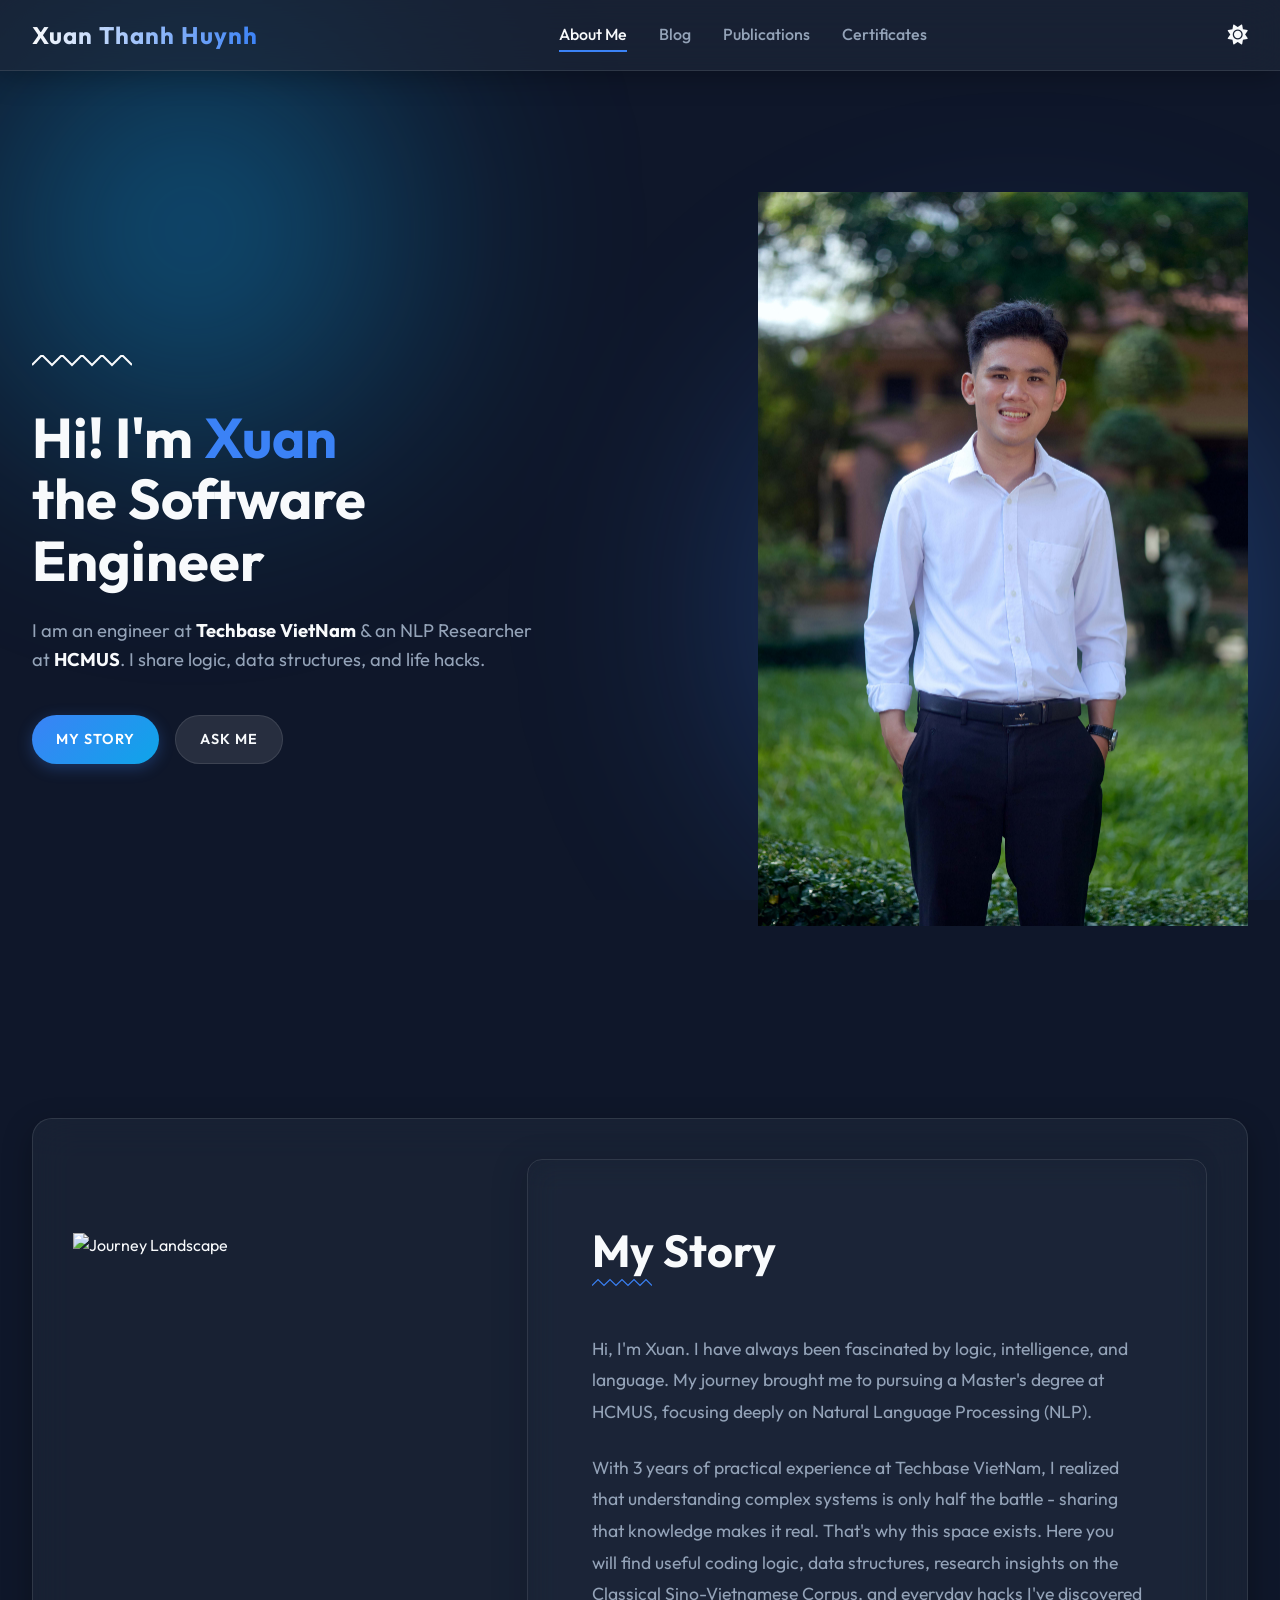
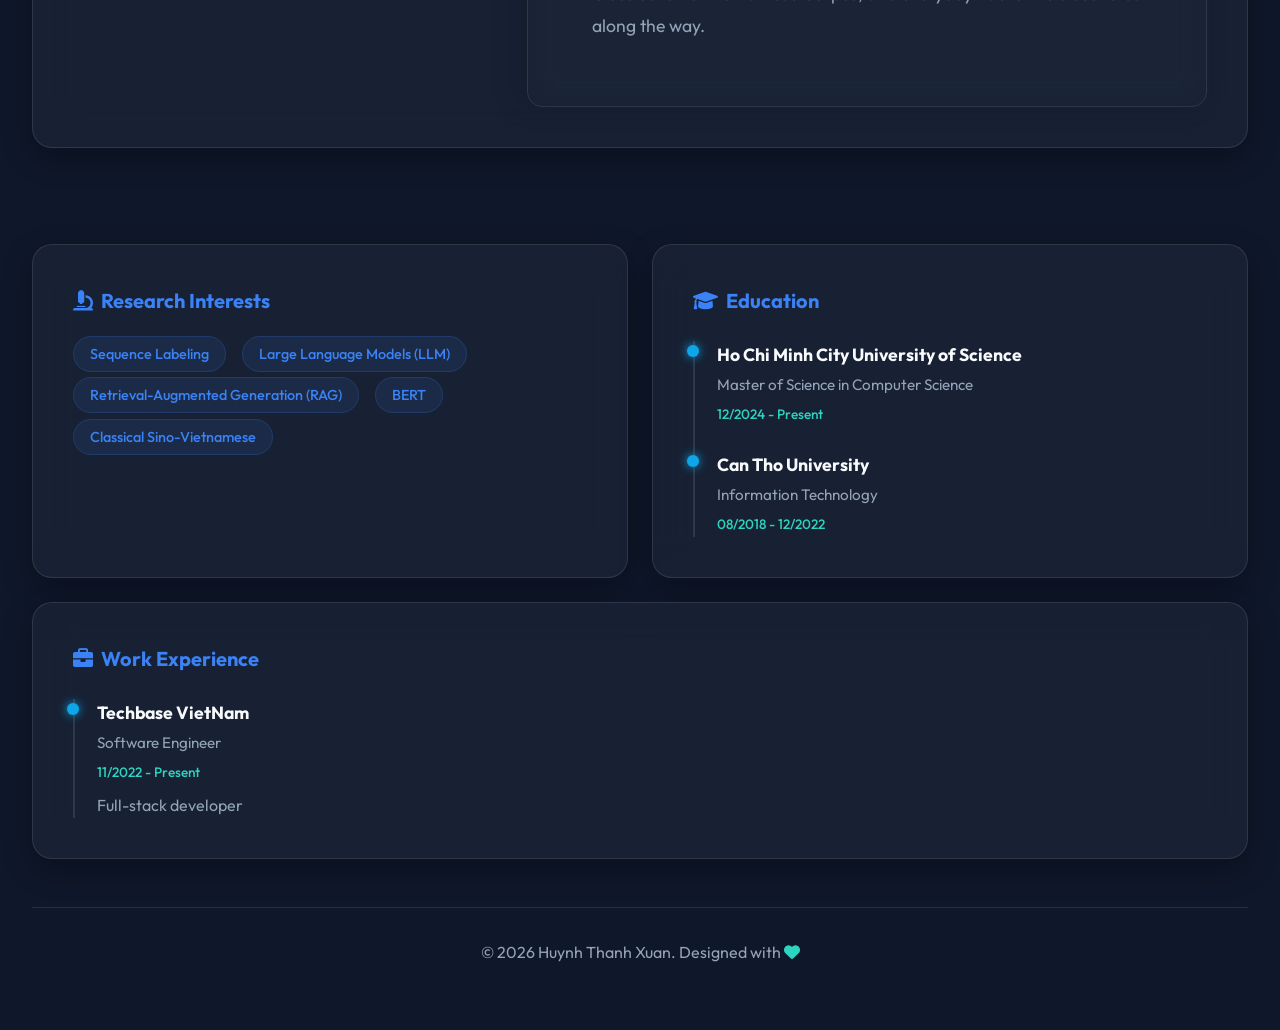
==== commit f4b45e60: "feat: draft blog" ====
--- a/index.html
+++ b/index.html
@@ -1,13 +1,33 @@
-<!DOCTYPE html>
-<html lang="en">
+﻿<!DOCTYPE html>
+<html lang="vi">
 
 <head>
     <meta charset="UTF-8">
     <meta name="viewport" content="width=device-width, initial-scale=1.0">
-    <title>Xuan Thanh Huynh - Software Engineer & NLP Researcher</title>
+    <title>Xuan Thanh Huynh - About</title>
     <meta name="description"
-        content="Personal portfolio of Xuan Thanh Huynh, Software Engineer at Techbase VietNam and NLP Researcher at HCMUS.">
-    <link rel="stylesheet" href="style.css">
+        content="Portfolio cá nhân của Huỳnh Thanh Xuân (Xuan Thanh Huynh) - Software Engineer tại Techbase VietNam và NLP Researcher tại HCMUS.">
+    <meta name="keywords"
+        content="Xuan Thanh Huynh, Huynh Thanh Xuan, Software Engineer, NLP Researcher, Portfolio, Techbase VietNam, HCMUS">
+    <meta name="author" content="Huỳnh Thanh Xuân">
+    <meta name="robots" content="index, follow">
+    <meta name="language" content="Vietnamese, English">
+
+    <meta property="og:type" content="website">
+    <meta property="og:locale" content="vi_VN">
+    <meta property="og:locale:alternate" content="en_US">
+    <meta property="og:title" content="Huỳnh Thanh Xuân - Software Engineer & NLP Researcher">
+    <meta property="og:description"
+        content="Portfolio cá nhân của Huỳnh Thanh Xuân - Software Engineer tại Techbase VietNam và NLP Researcher tại HCMUS.">
+    <meta property="og:image" content="assets/images/avt.jpg">
+
+    <meta property="twitter:card" content="summary_large_image">
+    <meta property="twitter:title" content="Huỳnh Thanh Xuân - Software Engineer & NLP Researcher">
+    <meta property="twitter:description"
+        content="Portfolio cá nhân của Huỳnh Thanh Xuân - Software Engineer tại Techbase VietNam và NLP Researcher tại HCMUS.">
+    <meta property="twitter:image" content="assets/images/avt.jpg">
+
+    <link rel="stylesheet" href="assets/css/style.css">
     <link rel="preconnect" href="https://fonts.googleapis.com">
     <link rel="preconnect" href="https://fonts.gstatic.com" crossorigin>
     <link href="https://fonts.googleapis.com/css2?family=Outfit:wght@300;400;500;600;700&display=swap" rel="stylesheet">
@@ -15,25 +35,27 @@
 </head>
 
 <body>
-    <!-- Top Navigation Menu -->
     <nav class="top-menu">
         <div class="nav-container">
             <div class="brand">
                 <span class="brand-text">Xuan Thanh Huynh</span>
             </div>
-            <ul class="nav-links">
-                <li><a href="#about" class="nav-link active" data-target="about">About Me</a></li>
-                <li><a href="#experience" class="nav-link" data-target="experience">Experience</a></li>
-                <li><a href="#blog" class="nav-link" data-target="blog">Blog</a></li>
-                <li><a href="#publications" class="nav-link" data-target="publications">Publications</a></li>
-                <li><a href="#certificates" class="nav-link" data-target="certificates">Certificates</a></li>
+            <button class="hamburger" id="hamburger" aria-label="Toggle navigation menu" aria-expanded="false">
+                <span></span>
+                <span></span>
+                <span></span>
+            </button>
+            <ul class="nav-links" id="nav-links">
+                <li><a href="./index.html" class="nav-link active">About Me</a></li>
+                <li><a href="./pages/blog.html" class="nav-link">Blog</a></li>
+                <li><a href="./pages/publications.html" class="nav-link">Publications</a></li>
+                <li><a href="./pages/certificates.html" class="nav-link">Certificates</a></li>
             </ul>
             <div class="nav-actions">
                 <div class="visitor-counter" title="Total Visitors">
                     <i class="fas fa-eye"></i>
                     <span id="visitor-count">...</span>
                 </div>
-                <!-- Theme Toggle -->
                 <button class="theme-toggle-nav" id="theme-toggle" aria-label="Toggle dark/light theme">
                     <i class="fas fa-sun" id="theme-icon"></i>
                 </button>
@@ -47,349 +69,113 @@
     </div>
 
     <main class="container">
+        <header class="hero-section" id="hero">
+            <div class="hero-content">
+                <svg class="hero-decoration" width="100" height="20" viewBox="0 0 100 20" xmlns="http://www.w3.org/2000/svg">
+                    <path d="M0 10 L10 0 L20 10 L30 0 L40 10 L50 0 L60 10 L70 0 L80 10 L90 0 L100 10"
+                        stroke="var(--text-primary)" stroke-width="2" fill="none" class="zigzag-path" />
+                </svg>
 
-        <!-- Tab: About Me -->
-        <div id="about" class="tab-content active">
-            <header class="hero-section" id="hero">
-                <div class="hero-content">
-                    <svg class="hero-decoration" width="100" height="20" viewBox="0 0 100 20"
-                        xmlns="http://www.w3.org/2000/svg">
+                <h1 class="hero-title">
+                    Hi! I'm <span class="highlight-name">Xuan</span><br>
+                    the Software Engineer
+                </h1>
+
+                <p class="hero-bio">
+                    I am an engineer at <strong>Techbase VietNam</strong> &amp; an NLP Researcher at <strong>HCMUS</strong>.
+                    I share logic, data structures, and life hacks.
+                </p>
+
+                <div class="hero-buttons">
+                    <a href="#my-story" class="btn primary"
+                        onclick="document.getElementById('my-story').scrollIntoView({behavior: 'smooth'})">MY STORY</a>
+                    <a href="mailto:thanhxuan217@example.com" class="btn secondary">ASK ME</a>
+                </div>
+            </div>
+
+            <div class="hero-image-wrapper">
+                <img src="assets/images/avt.jpg" alt="Huynh Thanh Xuan" class="hero-main-image">
+            </div>
+        </header>
+
+        <section class="story-section" id="my-story">
+            <div class="story-container glassmorphism">
+                <div class="story-image">
+                    <img src="https://picsum.photos/id/1015/800/600" alt="Journey Landscape" class="journey-photo">
+                </div>
+                <div class="story-text">
+                    <h2 class="section-title">My Story</h2>
+                    <svg class="hero-decoration" width="60" height="15" viewBox="0 0 100 20" xmlns="http://www.w3.org/2000/svg">
                         <path d="M0 10 L10 0 L20 10 L30 0 L40 10 L50 0 L60 10 L70 0 L80 10 L90 0 L100 10"
-                            stroke="var(--text-primary)" stroke-width="2" fill="none" class="zigzag-path" />
+                            stroke="var(--accent-1)" stroke-width="2" fill="none" class="zigzag-path" />
                     </svg>
+                    <p>
+                        Hi, I'm Xuan. I have always been fascinated by logic, intelligence, and language. My journey
+                        brought me to pursuing a Master's degree at HCMUS, focusing deeply on Natural Language Processing (NLP).
+                    </p>
+                    <p>
+                        With 3 years of practical experience at Techbase VietNam, I realized that understanding complex systems is only half the battle - sharing that knowledge makes it real. That's why this space exists. Here you will find useful coding logic, data structures, research insights on the Classical Sino-Vietnamese Corpus, and everyday hacks I've discovered along the way.
+                    </p>
+                </div>
+            </div>
+        </section>
 
-                    <h1 class="hero-title">
-                        Hi! I'm <span class="highlight-name">Xuan</span><br>
-                        the Software Engineer
-                    </h1>
+        <section class="info-section grid-layout" id="details">
+            <div class="card glassmorphism" id="research">
+                <h3><i class="fas fa-microscope"></i> Research Interests</h3>
+                <ul class="tag-list">
+                    <li><span class="tag">Sequence Labeling</span></li>
+                    <li><span class="tag">Large Language Models (LLM)</span></li>
+                    <li><span class="tag">Retrieval-Augmented Generation (RAG)</span></li>
+                    <li><span class="tag">BERT</span></li>
+                    <li><span class="tag">Classical Sino-Vietnamese</span></li>
+                </ul>
+            </div>
 
-                    <p class="hero-bio">
-                        I am an engineer at <strong>Techbase VietNam</strong> &amp; an NLP Researcher at
-                        <strong>HCMUS</strong>.
-                        I share logic, data structures, and life hacks.
-                    </p>
-
-                    <div class="hero-buttons">
-                        <a href="#my-story" class="btn primary"
-                            onclick="document.getElementById('my-story').scrollIntoView({behavior: 'smooth'})">MY
-                            STORY</a>
-                        <a href="mailto:thanhxuan217@example.com" class="btn secondary">ASK ME</a>
+            <div class="card glassmorphism" id="education">
+                <h3><i class="fas fa-graduation-cap"></i> Education</h3>
+                <div class="timeline">
+                    <div class="timeline-item">
+                        <div class="timeline-dot"></div>
+                        <div class="timeline-content">
+                            <h4>Ho Chi Minh City University of Science</h4>
+                            <p class="degree">Master of Science in Computer Science</p>
+                            <span class="date">12/2024 - Present</span>
+                        </div>
                     </div>
-                </div>
-
-                <div class="hero-image-wrapper">
-                    <img src="avt.jpg" alt="Huynh Thanh Xuan" class="hero-main-image">
-                </div>
-            </header>
-
-            <!-- My Story Section -->
-            <section class="story-section" id="my-story">
-                <div class="story-container glassmorphism">
-                    <div class="story-image">
-                        <img src="https://picsum.photos/id/1015/800/600" alt="Journey Landscape" class="journey-photo">
-                    </div>
-                    <div class="story-text">
-                        <h2 class="section-title">My Story</h2>
-                        <svg class="hero-decoration" width="60" height="15" viewBox="0 0 100 20"
-                            xmlns="http://www.w3.org/2000/svg">
-                            <path d="M0 10 L10 0 L20 10 L30 0 L40 10 L50 0 L60 10 L70 0 L80 10 L90 0 L100 10"
-                                stroke="var(--accent-1)" stroke-width="2" fill="none" class="zigzag-path" />
-                        </svg>
-                        <p>
-                            Hi, I'm Xuan. I have always been fascinated by logic, intelligence, and language. My journey
-                            brought me to pursuing a Master's degree at HCMUS, focusing deeply on Natural Language
-                            Processing (NLP).
-                        </p>
-                        <p>
-                            With 3 years of practical experience at Techbase VietNam, I realized that understanding
-                            complex systems is only half the battle – sharing that knowledge makes it real. That's why
-                            this space exists. Here you will find useful coding logic, data structures, research
-                            insights on the Classical Sino-Vietnamese Corpus, and everyday hacks I've discovered along
-                            the way.
-                        </p>
-                    </div>
-                </div>
-            </section>
-
-            <section class="info-section grid-layout" id="details">
-                <div class="card glassmorphism" id="research">
-                    <h3><i class="fas fa-microscope"></i> Research Interests</h3>
-                    <ul class="tag-list">
-                        <li><span class="tag">Sequence Labeling</span></li>
-                        <li><span class="tag">Large Language Models (LLM)</span></li>
-                        <li><span class="tag">Retrieval-Augmented Generation (RAG)</span></li>
-                        <li><span class="tag">BERT</span></li>
-                        <li><span class="tag">Classical Sino-Vietnamese</span></li>
-                    </ul>
-                </div>
-
-                <div class="card glassmorphism" id="education">
-                    <h3><i class="fas fa-graduation-cap"></i> Education</h3>
-                    <div class="timeline">
-                        <div class="timeline-item">
-                            <div class="timeline-dot"></div>
-                            <div class="timeline-content">
-                                <h4>Ho Chi Minh City University of Science</h4>
-                                <p class="degree">Master of Science in Computer Science</p>
-                                <span class="date">12/2024 - Present</span>
-                            </div>
-                        </div>
-                        <div class="timeline-item">
-                            <div class="timeline-dot"></div>
-                            <div class="timeline-content">
-                                <h4>Can Tho University</h4>
-                                <p class="degree">Information Technology</p>
-                                <span class="date">08/2018 - 12/2022</span>
-                            </div>
+                    <div class="timeline-item">
+                        <div class="timeline-dot"></div>
+                        <div class="timeline-content">
+                            <h4>Can Tho University</h4>
+                            <p class="degree">Information Technology</p>
+                            <span class="date">08/2018 - 12/2022</span>
                         </div>
                     </div>
                 </div>
+            </div>
 
-                <div class="card glassmorphism full-width" id="brief-experience">
-                    <h3><i class="fas fa-briefcase"></i> Work Experience</h3>
-                    <div class="timeline">
-                        <div class="timeline-item">
-                            <div class="timeline-dot"></div>
-                            <div class="timeline-content">
-                                <h4>Techbase VietNam</h4>
-                                <p class="degree">Software Engineer</p>
-                                <span class="date">11/2022 - Present</span>
-                                <p style="margin-top: 0.5rem; color: var(--text-secondary);">
-                                    Full-stack development, LLM integration, and system architecture in Agile teams.
-                                    <a href="#experience"
-                                        onclick="document.querySelector('[data-target=\'experience\']').click(); document.getElementById('experience').scrollIntoView({behavior: 'smooth'})"
-                                        style="color: var(--accent-1); text-decoration: none; font-weight: 500; margin-left: 0.5rem;">Read
-                                        more <i class="fas fa-arrow-right" style="font-size: 0.8rem;"></i></a>
-                                </p>
-                            </div>
+            <div class="card glassmorphism full-width" id="brief-experience">
+                <h3><i class="fas fa-briefcase"></i> Work Experience</h3>
+                <div class="timeline">
+                    <div class="timeline-item">
+                        <div class="timeline-dot"></div>
+                        <div class="timeline-content">
+                            <h4>Techbase VietNam</h4>
+                            <p class="degree">Software Engineer</p>
+                            <span class="date">11/2022 - Present</span>
+                            <p style="margin-top: 0.5rem; color: var(--text-secondary);">Full-stack developer</p>
                         </div>
                     </div>
                 </div>
-            </section>
-        </div> <!-- End About Me Tab -->
-
-        <!-- Tab: Experience -->
-        <div id="experience" class="tab-content">
-            <section class="info-section">
-                <div class="card glassmorphism full-width">
-                    <h3><i class="fas fa-laptop-code"></i> Professional Experience</h3>
-                    <p class="bio" style="margin-bottom: 2rem;">My journey and contributions as a Software Engineer.</p>
-
-                    <div class="timeline">
-                        <div class="timeline-item">
-                            <div class="timeline-dot"></div>
-                            <div class="timeline-content">
-                                <h4>Techbase VietNam</h4>
-                                <p class="degree">Software Engineer</p>
-                                <span class="date">11/2022 - Present</span>
-                                <ul
-                                    style="margin-top: 1rem; padding-left: 1.2rem; color: var(--text-secondary); line-height: 1.8;">
-                                    <li>Worked in Agile Scrum teams, actively participating in sprint planning, daily
-                                        stand-ups, backlog refinement, and sprint reviews.</li>
-                                    <li>Designed and developed backend services using Java (Spring Boot) and Node.js in
-                                        a microservices-based architecture.</li>
-                                    <li>Built and maintained RESTful APIs and integrated distributed services.</li>
-                                    <li>Highly proficient in frontend development with Vue.js and Nuxt.js, building
-                                        scalable and maintainable user interfaces.</li>
-                                    <li>Applied Unit Testing and E2E testing (Playwright) to ensure code quality and
-                                        system reliability.</li>
-                                    <li>Implemented event-driven and real-time communication using Apache Pulsar and
-                                        WebSocket.</li>
-                                    <li>Containerized applications with Docker and deployed services on Kubernetes,
-                                        supporting scalable deployments.</li>
-                                    <li>Built and maintained CI/CD pipelines using Screwdriver.</li>
-                                    <li>Collaborated effectively in cross-functional teams, following Japanese Ho-Ren-So
-                                        working culture (Report &ndash; Inform &ndash; Consult).</li>
-                                    <li>Proficient in Prompt Engineering for LLM-based applications and development
-                                        workflows.</li>
-                                    <li>Highly proficient in using GitHub Copilot and Claude Code to enhance
-                                        productivity and code quality.</li>
-                                    <li>Appointed as Upper Reviewer, responsible for code quality review, architectural
-                                        consistency, and engineering standards.</li>
-                                    <li>Conducted internal research and knowledge sharing on LLM trends, contributing to
-                                        improved development efficiency and productivity.</li>
-                                </ul>
-                            </div>
-                        </div>
-                    </div>
-                </div>
-            </section>
-        </div> <!-- End Experience Tab -->
-
-        <!-- Tab: Blog -->
-        <div id="blog" class="tab-content">
-            <section class="info-section blog-section">
-                <!-- Section Header -->
-                <div class="section-header text-center">
-                    <svg class="hero-decoration center-svg" width="100" height="20" viewBox="0 0 100 20"
-                        xmlns="http://www.w3.org/2000/svg">
-                        <path d="M0 10 L10 0 L20 10 L30 0 L40 10 L50 0 L60 10 L70 0 L80 10 L90 0 L100 10"
-                            stroke="var(--text-primary)" stroke-width="2" fill="none" class="zigzag-path" />
-                    </svg>
-                    <h2 class="section-title">Useful Tips for Independent Tourists</h2>
-                </div>
-
-                <!-- Blog Grid -->
-                <div class="blog-grid">
-                    <!-- Article 1 -->
-                    <article class="blog-card glassmorphism">
-                        <div class="blog-image-container">
-                            <img src="https://picsum.photos/id/1018/600/400" alt="Vienna Landscape" class="blog-image">
-                        </div>
-                        <div class="blog-content">
-                            <span class="blog-date">17 Dec 2026</span>
-                            <h3 class="blog-title">Vienna, the Emperor's Pearl</h3>
-                            <p class="blog-excerpt">Vienna is the largest cultural and historical center of Europe. The
-                                city impresses with its history, original architecture, magnif...</p>
-                        </div>
-                    </article>
-
-                    <!-- Article 2 -->
-                    <article class="blog-card glassmorphism">
-                        <div class="blog-image-container">
-                            <img src="https://picsum.photos/id/1036/600/400" alt="Mountain Landscape"
-                                class="blog-image">
-                        </div>
-                        <div class="blog-content">
-                            <span class="blog-date">24 Oct 2026</span>
-                            <h3 class="blog-title">Look at Dolomites in Winter</h3>
-                            <p class="blog-excerpt">You might not know that, but Dolomites are perfect for skiing in
-                                winter. Especially for those who don't have enough practice, like...</p>
-                        </div>
-                    </article>
-
-                    <!-- Article 3 -->
-                    <article class="blog-card glassmorphism">
-                        <div class="blog-image-container">
-                            <img src="https://picsum.photos/id/1040/600/400" alt="Amsterdam Landscape"
-                                class="blog-image">
-                        </div>
-                        <div class="blog-content">
-                            <span class="blog-date">16 Oct 2026</span>
-                            <h3 class="blog-title">Low-cost Amsterdam Tips</h3>
-                            <p class="blog-excerpt">Amsterdam is considered to be an expensive city even for wealthy
-                                tourists. A room in a 3-star hotel costs approximately $150. So, ...</p>
-                        </div>
-                    </article>
-                </div>
-            </section>
-        </div> <!-- End Blog Tab -->
-
-        <!-- Tab: Publications -->
-        <div id="publications" class="tab-content">
-            <section class="info-section">
-                <div class="card glassmorphism full-width">
-                    <h3><i class="fas fa-book-open"></i> Publications & Research</h3>
-                    <p class="bio">Exploring the intersection of NLP and Classical Texts.</p>
-                    <div class="publication-item" style="margin-top: 2rem;">
-                        <div class="pub-icon">
-                            <i class="fas fa-file-pdf"></i>
-                        </div>
-                        <div class="pub-details">
-                            <h4>Bridging AI and Cultural Heritage: A Domain-Specific Chatbot for Classical
-                                Sino-Vietnamese Novels</h4>
-                            <p class="conference">VCL 2025</p>
-                            <a href="https://vcl.huflit.edu.vn/event/3/attachments/11/26/Ky%20yeu%20HT%20VCL2025.pdf"
-                                target="_blank" class="pub-link">
-                                Read Paper <i class="fas fa-arrow-right"></i>
-                            </a>
-                        </div>
-                    </div>
-                </div>
-            </section>
-        </div> <!-- End Publications Tab -->
-
-        <!-- Tab: Certificates -->
-        <div id="certificates" class="tab-content">
-            <section class="info-section">
-                <div class="card glassmorphism full-width text-center">
-                    <h3><i class="fas fa-certificate"></i> Certifications</h3>
-                    <p class="bio">A showcase of my professional certifications and achievements.</p>
-                    <div class="coming-soon">
-                        <i class="fas fa-medal fa-3x text-accent"
-                            style="margin: 2rem 0; color: var(--accent-2); opacity: 0.5;"></i>
-                        <p>Coming Soon</p>
-                    </div>
-                </div>
-            </section>
-        </div> <!-- End Certificates Tab -->
+            </div>
+        </section>
 
         <footer>
             <p>&copy; 2026 Huynh Thanh Xuan. Designed with <i class="fas fa-heart"></i></p>
         </footer>
     </main>
 
-    <script>
-        // Tab switching logic
-        const navLinks = document.querySelectorAll('.nav-link');
-        const tabContents = document.querySelectorAll('.tab-content');
-
-        navLinks.forEach(link => {
-            link.addEventListener('click', (e) => {
-                e.preventDefault();
-                const targetId = link.getAttribute('data-target');
-
-                // Remove active classes
-                navLinks.forEach(nav => nav.classList.remove('active'));
-                tabContents.forEach(tab => tab.classList.remove('active'));
-
-                // Add active class to clicked link and corresponding tab
-                link.classList.add('active');
-                document.getElementById(targetId).classList.add('active');
-            });
-        });
-
-        // Theme toggling logic
-        const themeToggleBtn = document.getElementById('theme-toggle');
-        const themeIcon = document.getElementById('theme-icon');
-        const body = document.body;
-
-        // Check local storage for theme preference
-        const savedTheme = localStorage.getItem('theme');
-        if (savedTheme === 'light') {
-            body.classList.add('light-theme');
-            themeIcon.classList.replace('fa-sun', 'fa-moon');
-        }
-
-        themeToggleBtn.addEventListener('click', () => {
-            body.classList.toggle('light-theme');
-
-            // Switch icon and save preference
-            if (body.classList.contains('light-theme')) {
-                themeIcon.classList.replace('fa-sun', 'fa-moon');
-                localStorage.setItem('theme', 'light');
-            } else {
-                themeIcon.classList.replace('fa-moon', 'fa-sun');
-                localStorage.setItem('theme', 'dark');
-            }
-        });
-
-        // Fetch visitor count using a reliable JSON API (CounterAPI)
-        async function fetchVisitorCount() {
-            try {
-                // namespace: thanhxuan217, key: portfolio
-                const apiUrl = "https://api.counterapi.dev/v1/thanhxuan217/portfolio/up";
-
-                const response = await fetch(apiUrl);
-                if (!response.ok) {
-                    throw new Error(`HTTP error! status: ${response.status}`);
-                }
-                const data = await response.json();
-
-                if (data && data.count) {
-                    document.getElementById("visitor-count").textContent = data.count;
-                } else {
-                    throw new Error("Invalid format from API");
-                }
-            } catch (error) {
-                console.error("Error fetching visitor count:", error);
-                document.getElementById("visitor-count").parentElement.style.display = 'none'; // Hide if failed
-            }
-        }
-
-        // Call the function when page loads
-        document.addEventListener('DOMContentLoaded', fetchVisitorCount);
-    </script>
+    <script src="assets/js/main.js"></script>
 </body>
 
-</html>+</html>
--- a/assets/css/style.css
+++ b/assets/css/style.css
@@ -0,0 +1,953 @@
+:root {
+    --bg-color: #0f172a;
+    --text-primary: #f8fafc;
+    --text-secondary: #94a3b8;
+    --accent-1: #3b82f6;
+    --accent-2: #0ea5e9;
+    --accent-3: #2dd4bf;
+    --card-bg: rgba(30, 41, 59, 0.6);
+    --border-color: rgba(255, 255, 255, 0.1);
+    --hover-bg: rgba(255, 255, 255, 0.05);
+    --shadow-color: rgba(0, 0, 0, 0.3);
+}
+
+body.light-theme {
+    --bg-color: #f0f9ff;
+    --text-primary: #0f172a;
+    --text-secondary: #475569;
+    --accent-1: #2563eb;
+    --accent-2: #0284c7;
+    --accent-3: #0d9488;
+    --card-bg: rgba(255, 255, 255, 0.7);
+    --border-color: rgba(0, 0, 0, 0.1);
+    --hover-bg: rgba(0, 0, 0, 0.05);
+    --shadow-color: rgba(0, 0, 0, 0.1);
+}
+
+* {
+    margin: 0;
+    padding: 0;
+    box-sizing: border-box;
+    font-family: 'Outfit', sans-serif;
+}
+
+body {
+    background-color: var(--bg-color);
+    color: var(--text-primary);
+    line-height: 1.6;
+    min-height: 100vh;
+    overflow-x: hidden;
+    position: relative;
+    transition: background-color 0.4s ease, color 0.4s ease;
+}
+
+/* Theme Toggle Button (Old Floating) - Removed, using Nav Version now */
+/* Keeping this empty to overwrite the old one just in case */
+
+/* Top Navigation Menu */
+.top-menu {
+    position: fixed;
+    top: 0;
+    left: 0;
+    width: 100%;
+    background: var(--card-bg);
+    backdrop-filter: blur(20px);
+    -webkit-backdrop-filter: blur(20px);
+    border-bottom: 1px solid var(--border-color);
+    z-index: 1000;
+    box-shadow: 0 4px 30px var(--shadow-color);
+    transition: background-color 0.4s ease, border-color 0.4s ease;
+}
+
+.nav-container {
+    max-width: 1400px;
+    margin: 0 auto;
+    padding: 1rem 2rem;
+    display: flex;
+    justify-content: space-between;
+    align-items: center;
+}
+
+.brand-text {
+    font-size: 1.5rem;
+    font-weight: 700;
+    background: linear-gradient(to right, var(--text-primary), var(--accent-1));
+    -webkit-background-clip: text;
+    background-clip: text;
+    -webkit-text-fill-color: transparent;
+    letter-spacing: 1px;
+}
+
+.nav-links {
+    display: flex;
+    list-style: none;
+    gap: 2rem;
+}
+
+/* Hamburger button — hidden on desktop */
+.hamburger {
+    display: none;
+    flex-direction: column;
+    justify-content: center;
+    align-items: center;
+    gap: 5px;
+    background: transparent;
+    border: none;
+    cursor: pointer;
+    padding: 6px;
+    border-radius: 8px;
+    transition: background 0.2s ease;
+    order: 3;
+    /* push to right on mobile */
+}
+
+.hamburger:hover {
+    background: var(--hover-bg);
+}
+
+.hamburger span {
+    display: block;
+    width: 24px;
+    height: 2px;
+    background: var(--text-primary);
+    border-radius: 2px;
+    transition: transform 0.35s ease, opacity 0.3s ease, width 0.3s ease;
+    transform-origin: center;
+}
+
+/* Animated X when open */
+.hamburger.open span:nth-child(1) {
+    transform: translateY(7px) rotate(45deg);
+}
+
+.hamburger.open span:nth-child(2) {
+    opacity: 0;
+    width: 0;
+}
+
+.hamburger.open span:nth-child(3) {
+    transform: translateY(-7px) rotate(-45deg);
+}
+
+.nav-link {
+    text-decoration: none;
+    color: var(--text-secondary);
+    font-weight: 500;
+    font-size: 1rem;
+    padding: 0.5rem 0;
+    position: relative;
+    transition: color 0.3s ease;
+}
+
+.nav-link:hover,
+.nav-link.active {
+    color: var(--text-primary);
+}
+
+.nav-link::after {
+    content: '';
+    position: absolute;
+    bottom: 0;
+    left: 0;
+    width: 0;
+    height: 2px;
+    background: var(--accent-1);
+    transition: width 0.3s ease;
+}
+
+.nav-link:hover::after,
+.nav-link.active::after {
+    width: 100%;
+}
+
+.nav-actions {
+    display: flex;
+    align-items: center;
+    gap: 1.5rem;
+}
+
+.visitor-counter {
+    display: flex;
+    align-items: center;
+    gap: 0.5rem;
+    color: var(--text-secondary);
+    font-size: 0.9rem;
+    background: var(--hover-bg);
+    padding: 0.4rem 0.8rem;
+    border-radius: 50px;
+    border: 1px solid var(--border-color);
+}
+
+.visitor-counter img {
+    height: 20px;
+    object-fit: none;
+    object-position: right;
+    width: 28px;
+    /* Approx width of the right side with the number */
+}
+
+.theme-toggle-nav {
+    background: transparent;
+    border: none;
+    color: var(--text-primary);
+    font-size: 1.25rem;
+    cursor: pointer;
+    transition: transform 0.3s ease, color 0.3s ease;
+    display: flex;
+    align-items: center;
+    justify-content: center;
+}
+
+.theme-toggle-nav:hover {
+    transform: rotate(15deg) scale(1.1);
+    color: var(--accent-1);
+}
+
+/* Background Effects */
+.background-effects {
+    position: fixed;
+    top: 0;
+    left: 0;
+    width: 100vw;
+    height: 100vh;
+    z-index: -1;
+    overflow: hidden;
+}
+
+.blob-1,
+.blob-2 {
+    position: absolute;
+    border-radius: 50%;
+    filter: blur(100px);
+    opacity: 0.5;
+    animation: float 20s infinite ease-in-out;
+}
+
+.blob-1 {
+    top: -10%;
+    left: -10%;
+    width: 50vw;
+    height: 50vw;
+    background: radial-gradient(circle, var(--accent-2), transparent 70%);
+}
+
+.blob-2 {
+    bottom: -10%;
+    right: -10%;
+    width: 60vw;
+    height: 60vw;
+    background: radial-gradient(circle, var(--accent-1), transparent 70%);
+    animation-delay: -5s;
+    animation-direction: reverse;
+}
+
+@keyframes float {
+
+    0%,
+    100% {
+        transform: translate(0, 0) scale(1);
+    }
+
+    33% {
+        transform: translate(5%, 10%) scale(1.1);
+    }
+
+    66% {
+        transform: translate(-5%, 5%) scale(0.9);
+    }
+}
+
+.container {
+    max-width: 1400px;
+    margin: 0 auto;
+    padding: 6rem 2rem 2rem;
+    /* Increased top padding for fixed nav */
+}
+
+/* SPA Tab Content */
+.tab-content {
+    display: none;
+    opacity: 0;
+    animation: fadeInTab 0.5s ease forwards;
+}
+
+.tab-content.active {
+    display: block;
+}
+
+@keyframes fadeInTab {
+    from {
+        opacity: 0;
+        transform: translateY(10px);
+    }
+
+    to {
+        opacity: 1;
+        transform: translateY(0);
+    }
+}
+
+/* Helper Classes */
+.text-center {
+    text-align: center;
+}
+
+.text-accent {
+    color: var(--accent-1);
+}
+
+.coming-soon {
+    padding: 3rem 0;
+    color: var(--text-secondary);
+    font-size: 1.2rem;
+    font-weight: 500;
+}
+
+/* Hero Section (Split Layout) */
+.hero-section {
+    display: grid;
+    grid-template-columns: 1fr 1fr;
+    align-items: center;
+    gap: 4rem;
+    padding: 6rem 0 4rem;
+    text-align: left;
+    animation: fadeIn 1s ease-out forwards;
+}
+
+@keyframes fadeIn {
+    from {
+        opacity: 0;
+        transform: translateY(20px);
+    }
+
+    to {
+        opacity: 1;
+        transform: translateY(0);
+    }
+}
+
+/* Left Content */
+.hero-content {
+    display: flex;
+    flex-direction: column;
+    align-items: flex-start;
+}
+
+.hero-decoration {
+    margin-bottom: 2rem;
+}
+
+.zigzag-path {
+    stroke-dasharray: 150;
+    stroke-dashoffset: 150;
+    animation: dash 2s ease-out forwards;
+}
+
+@keyframes dash {
+    to {
+        stroke-dashoffset: 0;
+    }
+}
+
+.hero-title {
+    font-size: 3.5rem;
+    font-weight: 700;
+    line-height: 1.1;
+    margin-bottom: 1.5rem;
+    color: var(--text-primary);
+}
+
+.highlight-name {
+    color: var(--accent-1);
+    /* Blue aesthetic */
+}
+
+body.light-theme .highlight-name {
+    color: var(--accent-1);
+    /* Darker blue for light theme */
+}
+
+.hero-bio {
+    font-size: 1.15rem;
+    color: var(--text-secondary);
+    margin-bottom: 2.5rem;
+    max-width: 90%;
+}
+
+.hero-bio strong {
+    color: var(--text-primary);
+}
+
+.hero-buttons {
+    display: flex;
+    gap: 1rem;
+}
+
+/* Right Content */
+.hero-image-wrapper {
+    position: relative;
+    width: 85%;
+    margin-left: auto;
+    display: flex;
+    justify-content: center;
+    align-items: center;
+}
+
+.hero-main-image {
+    width: 100%;
+    height: auto;
+    object-fit: contain;
+    z-index: 2;
+}
+
+/* My Story Section */
+.story-section {
+    padding: 6rem 0;
+    margin-top: 2rem;
+}
+
+.story-container {
+    display: flex;
+    align-items: center;
+    gap: 0;
+    padding: 0;
+    overflow: hidden;
+    position: relative;
+}
+
+.story-image {
+    width: 50%;
+    flex-shrink: 0;
+}
+
+.journey-photo {
+    width: 100%;
+    height: 100%;
+    min-height: 400px;
+    object-fit: cover;
+    display: block;
+}
+
+.story-text {
+    padding: 4rem;
+    width: 60%;
+    margin-left: -10%;
+    /* Creates the overlapping effect */
+    background: rgba(var(--bg-color-rgb), 0.85);
+    /* Semi-transparent background matching theme */
+    backdrop-filter: blur(15px);
+    border-radius: 15px;
+    border: 1px solid rgba(255, 255, 255, 0.1);
+    box-shadow: -10px 0 30px rgba(0, 0, 0, 0.1);
+    position: relative;
+    z-index: 2;
+}
+
+body.light-theme .story-text {
+    background: rgba(255, 255, 255, 0.9);
+}
+
+.story-text p {
+    font-size: 1.1rem;
+    color: var(--text-secondary);
+    line-height: 1.8;
+    margin-bottom: 1.5rem;
+}
+
+.story-text p:last-child {
+    margin-bottom: 0;
+}
+
+/* Buttons */
+.contact-links {
+    display: flex;
+    gap: 1rem;
+    justify-content: center;
+}
+
+.btn {
+    display: inline-flex;
+    align-items: center;
+    gap: 0.5rem;
+    padding: 0.75rem 1.5rem;
+    border-radius: 50px;
+    font-weight: 600;
+    text-decoration: none;
+    transition: all 0.3s ease;
+    text-transform: uppercase;
+    font-size: 0.9rem;
+    letter-spacing: 1px;
+}
+
+.btn.primary {
+    background: linear-gradient(135deg, var(--accent-1), var(--accent-2));
+    color: white;
+    box-shadow: 0 4px 15px rgba(59, 130, 246, 0.3);
+}
+
+.btn.primary:hover {
+    transform: translateY(-2px);
+    box-shadow: 0 6px 20px rgba(59, 130, 246, 0.5);
+}
+
+.btn.secondary {
+    background: rgba(255, 255, 255, 0.1);
+    color: var(--text-primary);
+    backdrop-filter: blur(10px);
+    border: 1px solid var(--border-color);
+}
+
+.btn.secondary:hover {
+    background: rgba(255, 255, 255, 0.2);
+    transform: translateY(-2px);
+}
+
+/* Grid Layout */
+.grid-layout {
+    display: grid;
+    grid-template-columns: repeat(2, 1fr);
+    gap: 1.5rem;
+    margin-bottom: 3rem;
+}
+
+.card.full-width {
+    grid-column: 1 / -1;
+}
+
+/* Glassmorphism Cards */
+.glassmorphism {
+    background: var(--card-bg);
+    backdrop-filter: blur(20px);
+    -webkit-backdrop-filter: blur(20px);
+    border: 1px solid var(--border-color);
+    border-radius: 20px;
+    padding: 2.5rem;
+    box-shadow: 0 10px 30px var(--shadow-color);
+    transition: transform 0.4s cubic-bezier(0.175, 0.885, 0.32, 1.275), box-shadow 0.4s ease, border-color 0.4s ease;
+    animation: fadeInUp 0.8s ease-out forwards;
+    opacity: 0;
+    transform: translateY(30px);
+}
+
+.glassmorphism:nth-child(1) {
+    animation-delay: 0.2s;
+}
+
+.glassmorphism:nth-child(2) {
+    animation-delay: 0.4s;
+}
+
+.glassmorphism:nth-child(3) {
+    animation-delay: 0.6s;
+}
+
+@keyframes fadeInUp {
+    to {
+        opacity: 1;
+        transform: translateY(0);
+    }
+}
+
+.glassmorphism:hover {
+    transform: translateY(-10px);
+    box-shadow: 0 20px 40px var(--shadow-color);
+    border-color: var(--accent-1);
+}
+
+.card h3 {
+    font-size: 1.25rem;
+    margin-bottom: 1.5rem;
+    display: flex;
+    align-items: center;
+    gap: 0.5rem;
+    color: var(--accent-1);
+}
+
+/* Blog Section & Grid */
+.blog-section {
+    padding-top: 2rem;
+}
+
+.section-header {
+    margin-bottom: 4rem;
+}
+
+.center-svg {
+    display: block;
+    margin: 0 auto 1.5rem;
+}
+
+.section-title {
+    font-size: 2.8rem;
+    font-weight: 700;
+    color: var(--text-primary);
+    line-height: 1.2;
+}
+
+.blog-grid {
+    display: grid;
+    grid-template-columns: repeat(3, 1fr);
+    gap: 2rem;
+    animation: fadeInTab 0.5s ease-out forwards;
+}
+
+.blog-card {
+    padding: 0;
+    overflow: hidden;
+    display: flex;
+    flex-direction: column;
+}
+
+.blog-card:hover {
+    transform: translateY(-8px);
+    box-shadow: 0 15px 35px var(--shadow-color);
+}
+
+.blog-image-container {
+    width: 100%;
+    aspect-ratio: 16/10;
+    overflow: hidden;
+}
+
+.blog-image {
+    width: 100%;
+    height: 100%;
+    object-fit: cover;
+    transition: transform 0.5s ease;
+}
+
+.blog-card:hover .blog-image {
+    transform: scale(1.05);
+}
+
+.blog-content {
+    padding: 2rem;
+    display: flex;
+    flex-direction: column;
+    flex-grow: 1;
+}
+
+.blog-date {
+    font-size: 0.85rem;
+    color: var(--text-secondary);
+    margin-bottom: 1rem;
+    font-weight: 500;
+}
+
+.blog-title {
+    font-size: 1.5rem;
+    font-weight: 600;
+    color: var(--text-primary);
+    margin-bottom: 1rem;
+    line-height: 1.3;
+    transition: color 0.3s ease;
+}
+
+.blog-card:hover .blog-title {
+    color: var(--accent-1);
+}
+
+.blog-excerpt {
+    font-size: 1rem;
+    color: var(--text-secondary);
+    line-height: 1.6;
+    flex-grow: 1;
+}
+
+/* Tags */
+.tag-list {
+    list-style: none;
+    display: flex;
+    flex-wrap: wrap;
+    gap: 1rem;
+}
+
+.tag {
+    background: rgba(59, 130, 246, 0.1);
+    color: var(--accent-1);
+    padding: 0.5rem 1rem;
+    border-radius: 50px;
+    font-size: 0.9rem;
+    font-weight: 500;
+    border: 1px solid rgba(59, 130, 246, 0.2);
+    transition: all 0.3s ease;
+}
+
+.tag:hover {
+    background: rgba(59, 130, 246, 0.2);
+    transform: scale(1.05);
+}
+
+/* Timeline */
+.timeline {
+    position: relative;
+    padding-left: 1.5rem;
+}
+
+.timeline::before {
+    content: '';
+    position: absolute;
+    left: 0;
+    top: 0;
+    height: 100%;
+    width: 2px;
+    background: var(--border-color);
+}
+
+.timeline-item {
+    position: relative;
+    margin-bottom: 1.5rem;
+}
+
+.timeline-item:last-child {
+    margin-bottom: 0;
+}
+
+.timeline-dot {
+    position: absolute;
+    left: -1.5rem;
+    top: 0.25rem;
+    width: 12px;
+    height: 12px;
+    border-radius: 50%;
+    background: var(--accent-2);
+    transform: translateX(-50%);
+    box-shadow: 0 0 10px var(--accent-2);
+}
+
+.timeline-content h4 {
+    font-size: 1.1rem;
+    margin-bottom: 0.25rem;
+}
+
+.timeline-content .degree {
+    color: var(--text-secondary);
+    font-size: 0.95rem;
+    margin-bottom: 0.25rem;
+}
+
+.timeline-content .date {
+    font-size: 0.85rem;
+    color: var(--accent-3);
+    font-weight: 500;
+}
+
+/* Publications */
+.publication-item {
+    display: flex;
+    gap: 1.5rem;
+    background: var(--hover-bg);
+    padding: 1.5rem;
+    border-radius: 12px;
+    transition: background 0.3s ease;
+}
+
+.publication-item:hover {
+    background: rgba(255, 255, 255, 0.08);
+}
+
+.pub-icon {
+    font-size: 2rem;
+    color: #ef4444;
+}
+
+.pub-details h4 {
+    font-size: 1.1rem;
+    margin-bottom: 0.5rem;
+    line-height: 1.4;
+}
+
+.pub-details .conference {
+    color: var(--accent-1);
+    font-size: 0.9rem;
+    font-weight: 600;
+    margin-bottom: 1rem;
+}
+
+.pub-link {
+    display: inline-flex;
+    align-items: center;
+    gap: 0.5rem;
+    color: var(--text-primary);
+    text-decoration: none;
+    font-size: 0.95rem;
+    font-weight: 500;
+    transition: color 0.3s ease;
+}
+
+.pub-link:hover {
+    color: var(--accent-1);
+}
+
+.pub-link i {
+    transition: transform 0.3s ease;
+}
+
+.pub-link:hover i {
+    transform: translateX(5px);
+}
+
+/* Footer */
+footer {
+    text-align: center;
+    padding: 2rem 0;
+    color: var(--text-secondary);
+    border-top: 1px solid var(--border-color);
+}
+
+footer i {
+    color: var(--accent-3);
+}
+
+/* Responsive */
+@media (max-width: 768px) {
+
+    /* --- NAV: hamburger menu --- */
+    .nav-container {
+        flex-wrap: wrap;
+        padding: 0.75rem 1rem;
+        gap: 0;
+        position: relative;
+    }
+
+    .brand {
+        flex: 1;
+    }
+
+    .hamburger {
+        display: flex;
+        order: 2;
+    }
+
+    .nav-actions {
+        order: 3;
+        gap: 0.75rem;
+    }
+
+    /* Dropdown panel */
+    .nav-links {
+        order: 4;
+        width: 100%;
+        flex-direction: column;
+        gap: 0;
+        max-height: 0;
+        overflow: hidden;
+        transition: max-height 0.35s ease, padding 0.3s ease;
+        padding: 0;
+    }
+
+    .nav-links.open {
+        max-height: 400px;
+        padding: 0.5rem 0 0.75rem;
+    }
+
+    .nav-links li {
+        width: 100%;
+    }
+
+    .nav-link {
+        display: block;
+        padding: 0.65rem 0.5rem;
+        border-radius: 8px;
+        font-size: 0.95rem;
+    }
+
+    .nav-link:hover,
+    .nav-link.active {
+        background: var(--hover-bg);
+        padding-left: 1rem;
+    }
+
+    .nav-link::after {
+        display: none;
+        /* hide underline on mobile */
+    }
+
+    .container {
+        padding-top: 5rem;
+    }
+
+    .hero-section {
+        grid-template-columns: 1fr;
+        text-align: center;
+        gap: 3rem;
+        padding-bottom: 0;
+    }
+
+    .hero-content {
+        align-items: center;
+    }
+
+    .hero-title {
+        font-size: 2.8rem;
+    }
+
+    .hero-bio {
+        max-width: 100%;
+        margin-bottom: 1.5rem;
+    }
+
+    .hero-image-wrapper {
+        width: 80%;
+        margin: 0 auto;
+    }
+
+    .grid-layout {
+        grid-template-columns: 1fr;
+    }
+
+    .blog-grid {
+        grid-template-columns: 1fr;
+        gap: 3rem;
+    }
+
+    .name {
+        font-size: 2.2rem;
+    }
+
+    /* Mobile Story Section */
+    .story-container {
+        flex-direction: column;
+    }
+
+    .story-image {
+        width: 100%;
+    }
+
+    .journey-photo {
+        min-height: 250px;
+    }
+
+    .story-text {
+        width: 90%;
+        margin-left: 0;
+        margin-top: -50px;
+        /* Overlap image vertically on mobile */
+        padding: 2rem;
+    }
+
+    .contact-links {
+        flex-direction: column;
+        align-items: center;
+    }
+
+    .btn {
+        width: 100%;
+        justify-content: center;
+    }
+
+    .publication-item {
+        flex-direction: column;
+        gap: 1rem;
+    }
+}
+.blog-link {
+    margin-top: 1rem;
+    color: var(--accent-1);
+    font-weight: 600;
+    text-decoration: none;
+}
+
+.blog-link:hover {
+    text-decoration: underline;
+}
